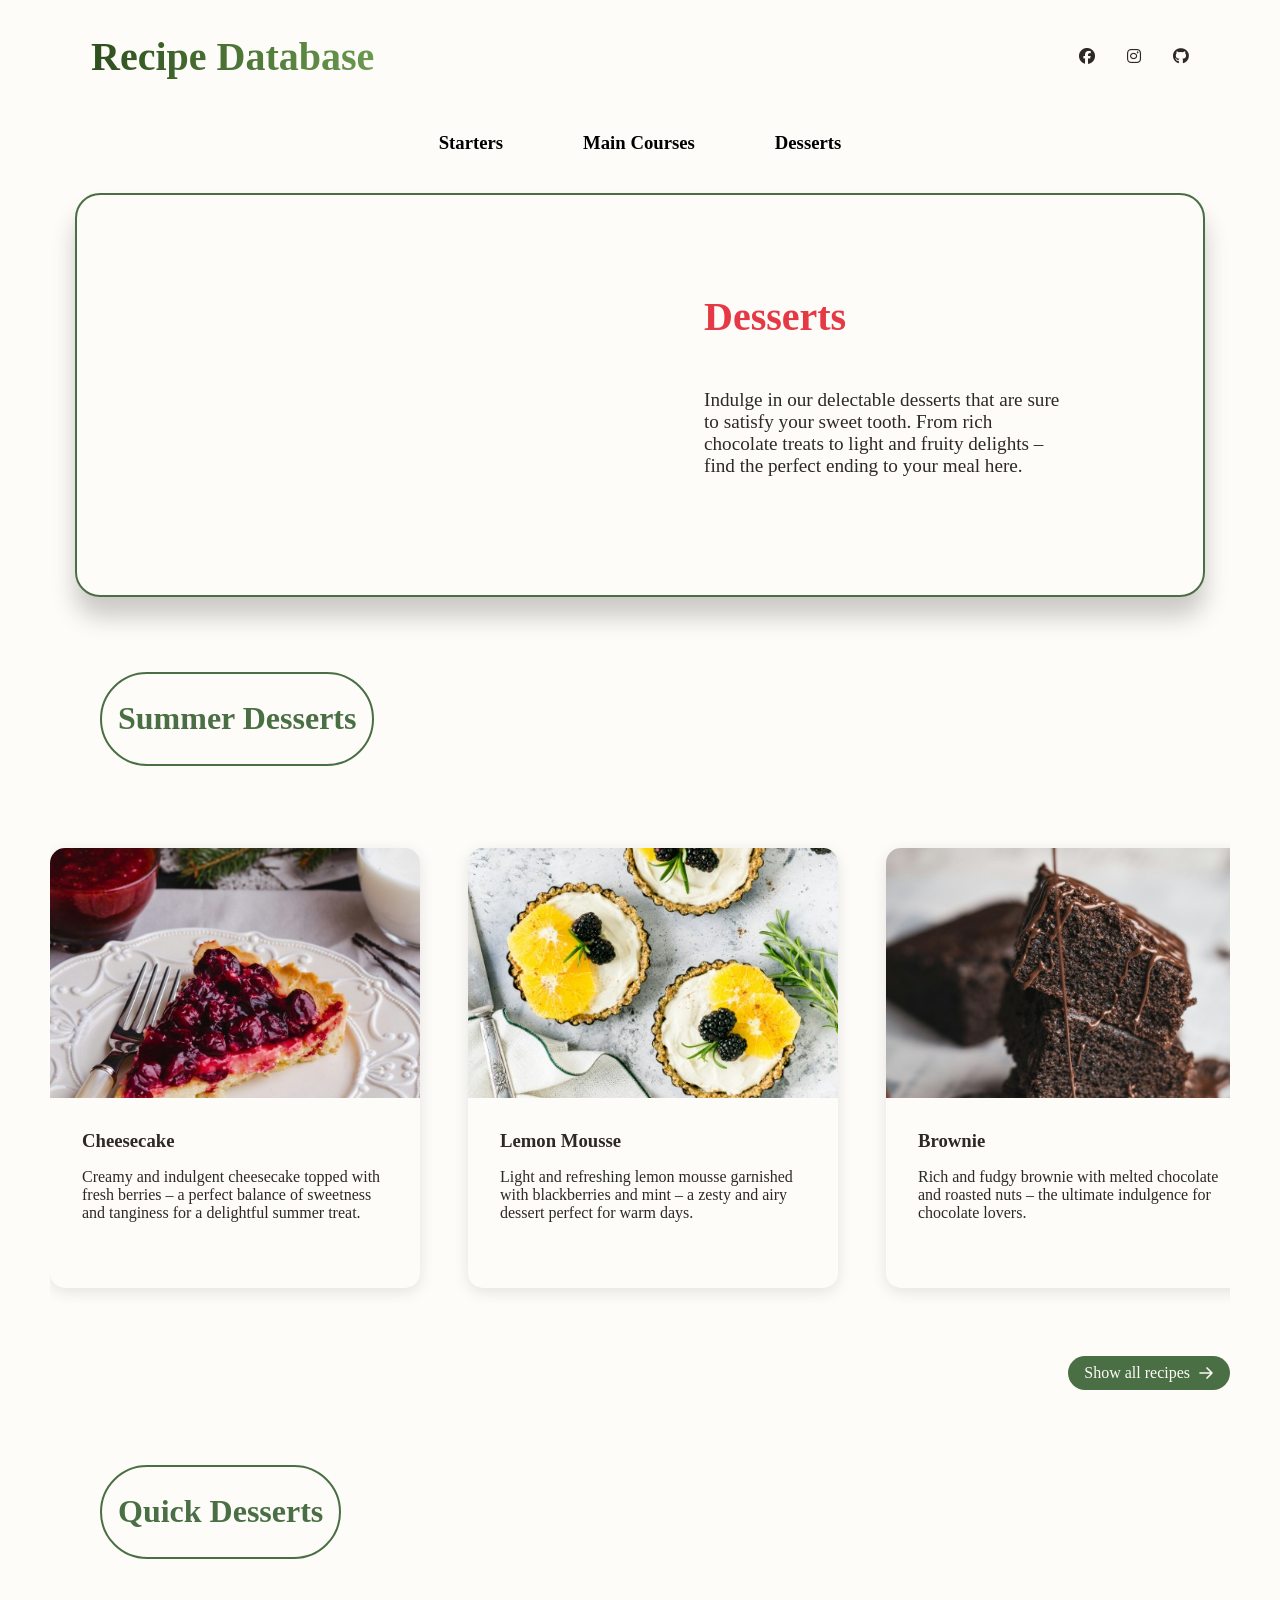
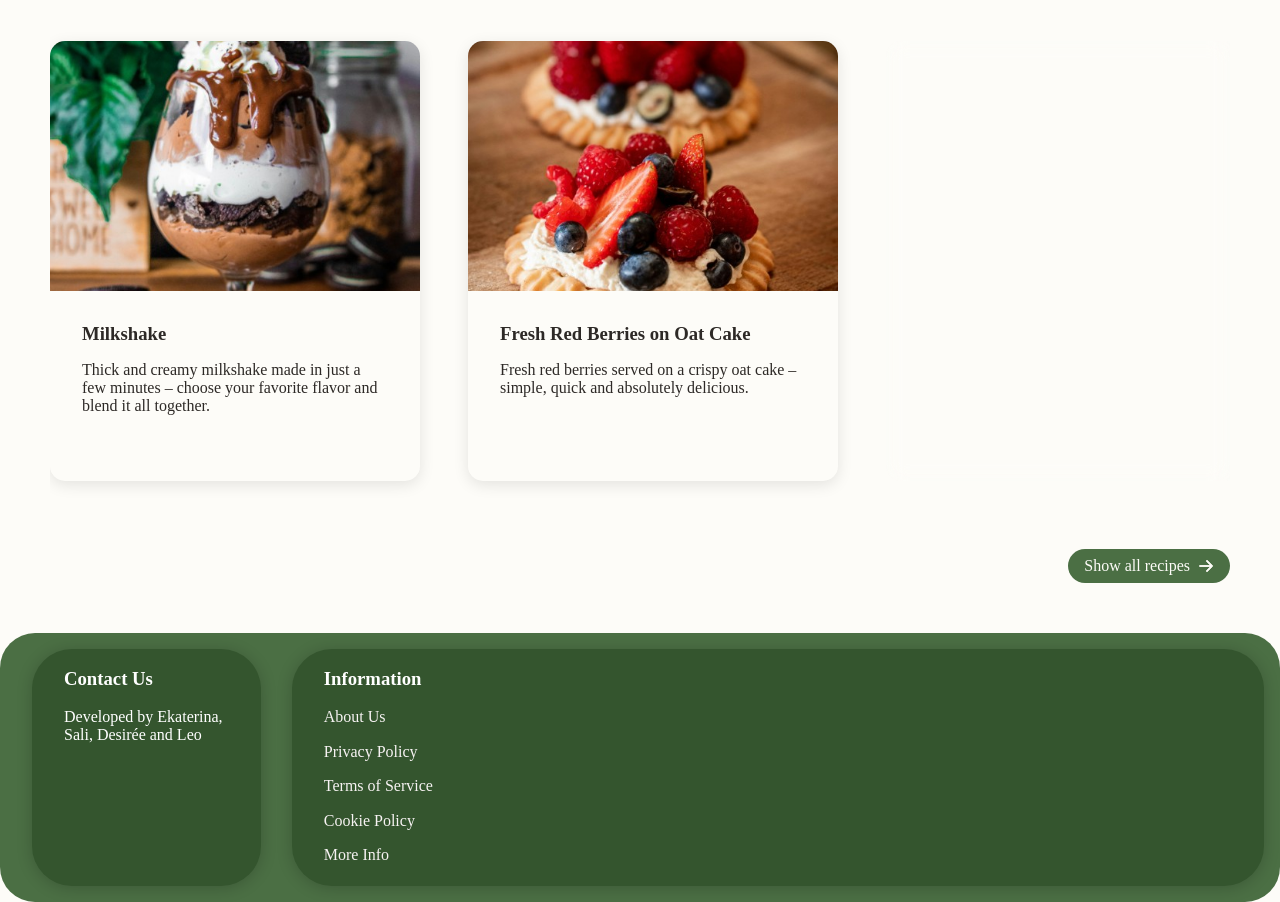
==== desserts.html @ aaf44e18 "Merge pull request #45 from LeoTidvall11/fix/english-content Fix/english content" ====
<!doctype html>
<html>
  <head>
    <title>Desserts - Recipe Database</title>
    <link
      rel="stylesheet"
      href="https://cdnjs.cloudflare.com/ajax/libs/font-awesome/6.5.0/css/all.min.css" />
    <link rel="stylesheet" href="/css/styles.css" />
    </head>

  <body>
    <header>
      <nav class="navbar">
        <a href="index.html">
          <h1>Recipe Database</h1>
        </a>
        <div class="nav-icon">
          <a href="https://facebook.com">
            <i class="fa-brands fa-facebook"></i>
          </a>
          <a href="https://instagram.com">
            <i class="fa-brands fa-instagram"></i>
          </a>
          <a href="https://github.com">
            <i class="fa-brands fa-github"></i>
          </a>
        </div>
      </nav>
      <nav>
        <div class="nav-links">
          <a href="starters.html"><h3>Starters</h3></a>
          <a href="main-courses.html"><h3>Main Courses</h3> </a>
          <a href="desserts.html"><h3>Desserts</h3></a>
        </div>
      </nav>
    </header>

    <main>
      <section class="categories-hero-section hero-desserts">
        <div class="categories-content">
          <h2 class="categories-header">Desserts</h2>
          <p class="categories-text">
            Indulge in our delectable desserts that are sure to satisfy your sweet
            tooth. From rich chocolate treats to light and fruity delights – find
            the perfect ending to your meal here.
          </p>
        </div>
      </section>

      <div class="categories-badge">
        <h2 class="category-title">Summer Desserts</h2>
      </div>
      <section class="card-section scroll-section">
        <a href="#" class="recipe-link">
          <article class="recipe-card">
            <img
              src="/assets/efterrätt-cheesecake-recept (Liten).jpg"
              alt="Cheesecake topped with fresh berries"
              class="card-img" />
            <div class="card-content">
              <h3 class="card-header">Cheesecake</h3>
              <p>
                Creamy and indulgent cheesecake topped with fresh berries – a
                perfect balance of sweetness and tanginess for a delightful summer
                treat.
              </p>
            </div>
          </article>
        </a>
        <a href="#" class="recipe-link">
          <article class="recipe-card">
            <img
              src="/assets/efterrätt-citronmouse-snabbt-recept (Liten).jpg"
              alt="Lemon mousse garnished with blackberries and mint"
              class="card-img" />
            <div class="card-content">
              <h3 class="card-header">Lemon Mousse</h3>
              <p>
                Light and refreshing lemon mousse garnished with blackberries and
                mint – a zesty and airy dessert perfect for warm days.
              </p>
            </div>
          </article>
        </a>

        <a href="#" class="recipe-link">
          <article class="recipe-card">
            <img
              src="/assets/efterrätt-brownie-recept (Liten).jpg"
              alt="Rich and fudgy brownie with melted chocolate and roasted nuts"
              class="card-img" />
            <div class="card-content">
              <h3 class="card-header">Brownie</h3>
              <p>
                Rich and fudgy brownie with melted chocolate and roasted nuts –
                the ultimate indulgence for chocolate lovers.
              </p>
            </div>
          </article>
        </a>
        <a href="#" class="recipe-link">
          <article class="recipe-card">
            <img
              src="/assets/efterrätt-crepes (Liten).jpg"
              alt="Crepes with fresh strawberries and whipped cream"
              class="card-img" />
            <div class="card-content">
              <h3 class="card-header">Crepes</h3>
              <p>
                Thin and flavorful crepes served with fresh strawberries and whipped cream – a light and delicious dessert perfect for any occasion.
              </p>
            </div>
          </article>
        </a>
        <a href="#" class="recipe-link">
          <article class="recipe-card">
            <img
              src="/assets/efterrätt-jordgubbstårta-recept (Liten).jpg"
              alt="Strawberry cake with fresh strawberries and light cream filling"
              class="card-img" />
            <div class="card-content">
              <h3 class="card-header">Strawberry Cake</h3>
              <p>
                Light and fluffy strawberry cake layered with fresh strawberries and a creamy filling – the perfect dessert for spring and summer celebrations.
              </p>
            </div>
          </article>
        </a>
        <a href="#" class="recipe-link">
          <article class="recipe-card">
            <img
              src="/assets/efterrätt-salt-karamell-cheesecake-recept (Liten).jpg"
              alt="Salted Caramel Cheesecake"
              class="card-img" />
            <div class="card-content">
              <h3 class="card-header">Salted Caramel Cheesecake</h3>
              <p>
                Creamy cheesecake with a rich salted caramel flavor, topped with a drizzle of caramel sauce and a sprinkle of sea salt – a perfect balance of sweet and salty for an indulgent dessert.
              </p>
            </div>
          </article>
        </a>
      </section>
      <div class="view-all-container">
        <a href="#" class="view-all-link"
          >Show all recipes
          <svg
            xmlns="http://www.w3.org/2000/svg"
            fill="none"
            viewBox="0 0 24 24"
            stroke-width="2.5"
            stroke="currentColor"
            class="card-svg">
            <path
              stroke-linecap="round"
              stroke-linejoin="round"
              d="M13.5 4.5L21 12m0 0l-7.5 7.5M21 12H3" />
          </svg>
        </a>
      </div>

      <div class="categories-badge">
        <h2 class="category-title">Quick Desserts</h2>
      </div>
      <section class="card-section scroll-section">
        <a href="#" class="recipe-link">
          <article class="recipe-card">
            <img
              src="/assets/efterrätt-recept-milkshake (Liten).jpg"
              alt="Thick and creamy milkshake"
              class="card-img" />
            <div class="card-content">
              <h3 class="card-header">Milkshake</h3>
              <p>
                Thick and creamy milkshake made in just a few minutes – choose your
                favorite flavor and blend it all together.
              </p>
            </div>
          </article>
        </a>

        <a href="#" class="recipe-link">
          <article class="recipe-card">
            <img
              src="/assets/efterrätt-röda-bär (Liten).jpg"
              alt="Fresh red berries served on a crispy oat cake"
              class="card-img" />
            <div class="card-content">
              <h3 class="card-header">Fresh Red Berries on Oat Cake</h3>
              <p>
                Fresh red berries served on a crispy oat cake – simple, quick
                and absolutely delicious.
              </p>
            </div>
          </article>
        </a>

        <a href="#" class="recipe-link">
          <article class="recipe-card">
            <img
              src="/assets/efterrätt-citron-maräng (Liten).jpg"
              alt="Lemon meringue pie with a golden toasted meringue topping"
              class="card-img" />
            <div class="card-content">
              <h3 class="card-header">Lemon Meringue Pie</h3>
              <p>
                Fresh lemon cream in a buttery pie crust topped with fluffy, lightly toasted
                meringue.
              </p>
            </div>
          </article>
        </a>
        <a href="#" class="recipe-link">
          <article class="recipe-card">
            <img
              src="/assets/efterrätt-snabb-tiramisu (Liten).jpg"
              alt="Quick Tiramisu"
              class="card-img" />
            <div class="card-content">
              <h3 class="card-header">Quick Tiramisu</h3>
              <p>
                Classic tiramisu with coffee, mascarpone and cocoa – ready in 20
                minutes without an oven.
              </p>
            </div>
          </article>
        </a>
        <a href="#" class="recipe-link">
          <article class="recipe-card">
            <img
              src="/assets/efterrätt-jordugbbs-parfait (Liten).jpg"
              alt="Fresh Strawberry Parfait"
              class="card-img" />
            <div class="card-content">
              <h3 class="card-header">Fresh Strawberry Parfait</h3>
              <p>
                Refreshing strawberry parfait layered with fresh strawberries, creamy yogurt and crunchy granola – a quick and delicious dessert perfect for any time of the day.
              </p>
            </div>
          </article>
        </a>
      </section>
      <div class="view-all-container">
        <a href="#" class="view-all-link"
          >Show all recipes
           <svg
            xmlns="http://www.w3.org/2000/svg"
            fill="none"
            viewBox="0 0 24 24"
            stroke-width="2.5"
            stroke="currentColor"
            class="card-svg">
            <path
              stroke-linecap="round"
              stroke-linejoin="round"
              d="M13.5 4.5L21 12m0 0l-7.5 7.5M21 12H3" />
          <svg
            xmlns="http://www.w3.org/2000/svg"
            fill="none"
            viewBox="0 0 24 24"
            stroke-width="2.5"
            stroke="currentColor"
            class="card-svg">
            <path
              stroke-linecap="round"
              stroke-linejoin="round"
              d="M13.5 4.5L21 12m0 0l-7.5 7.5M21 12H3" />
          </svg>
        </a>
      </div>
    </main>

    <footer>
      <div class="contact-us">
        <h3>Contact Us</h3>
        <p>Developed by Ekaterina, Sali, Desirée and Leo</p>
      </div>
      <div class="info">
        <h3>Information</h3>
        <ul>
          <li><a href="#">About Us</a></li>
          <li><a href="#">Privacy Policy</a></li>
          <li><a href="#">Terms of Service</a></li>
          <li><a href="#">Cookie Policy</a></li>
          <li><a href="#">More Info</a></li>
        </ul>
      </div>
    </footer>
  </body>
</html>
---- css/styles.css ----
@import "nav.css";
@import "footer.css";
@import "hero.css";
@import "card.css";
@import "favorite-recipes.css";
@import "categories.css";

body{
  margin:0;
  background-color: var(--bg-color);
  color: var(--text-dark);
  font-family: Georgia, 'Times New Roman', Times, serif;
}
::selection {
  background-color: var(--primary-color);
  color: var(--bg-color);
}
:root {
  --primary-color: #4B6F44;   /* Avokadogrön (Knappar/Ikoner) */
  --secondary-color: #D4A373; /* Trä-ton (Detaljer) */
  --bg-color: #FDFCF8;        /* Ljus krämvit (Bakgrund) */
  --text-dark: #2D2926;       /* Mörk espresso (Text/Rubriker) */
  --accent-red: #E63946; /* Jordgubbsröd (Om något behöver sticka ut extra) */
  --footer: #4B6F44;
  --footer-box:#34552e;     
}
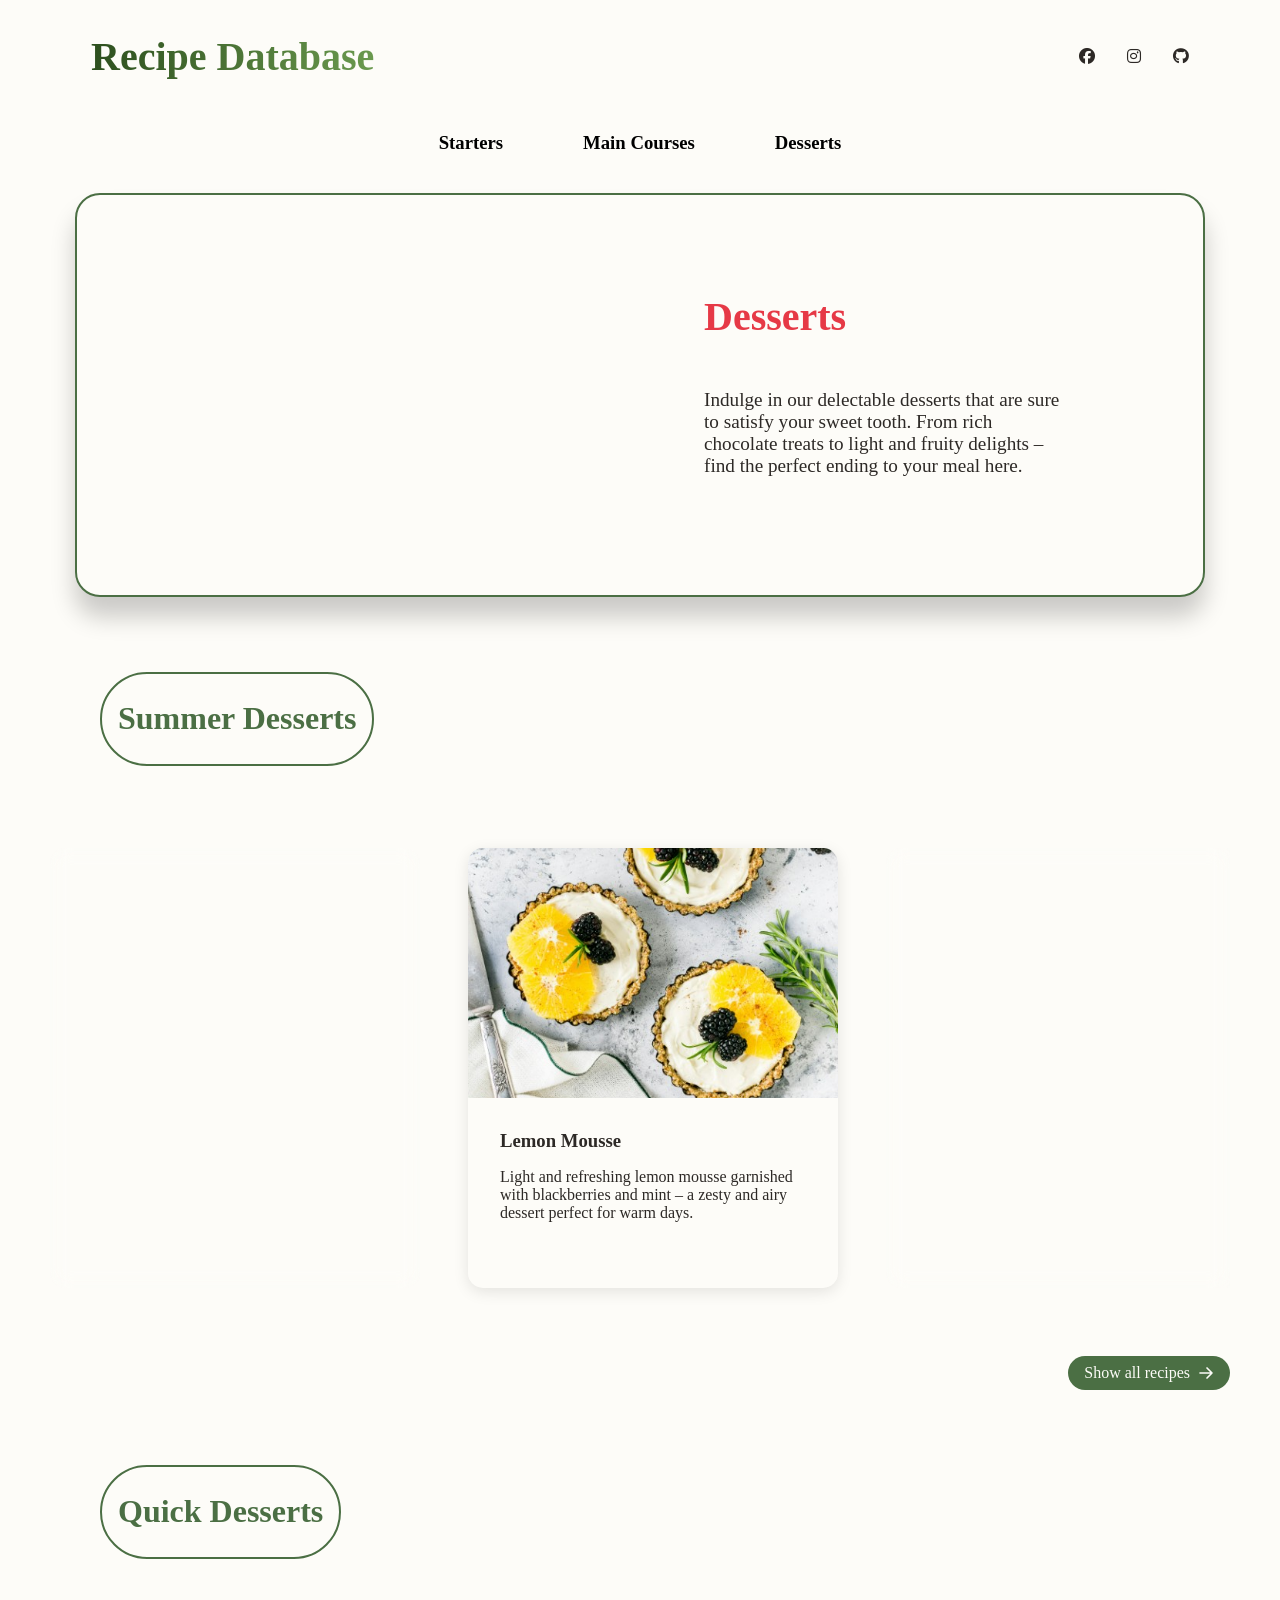
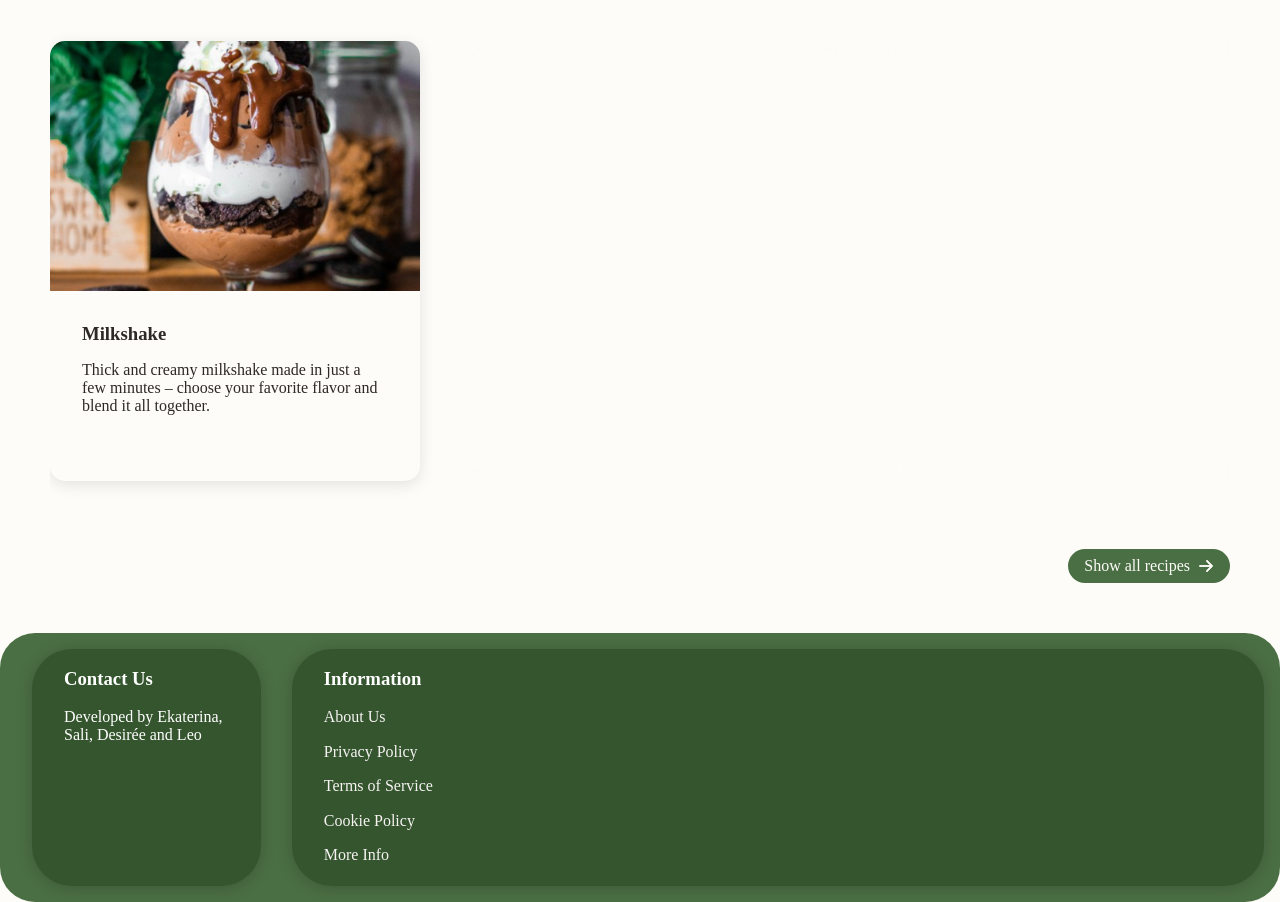
==== commit 8b9aa780: "added favicon to the renamed english files" ====
--- a/desserts.html
+++ b/desserts.html
@@ -6,6 +6,7 @@
       rel="stylesheet"
       href="https://cdnjs.cloudflare.com/ajax/libs/font-awesome/6.5.0/css/all.min.css" />
     <link rel="stylesheet" href="/css/styles.css" />
+     <link rel="icon" type="image/x-icon" href="/assets/favicon.ico">
     </head>
 
   <body>
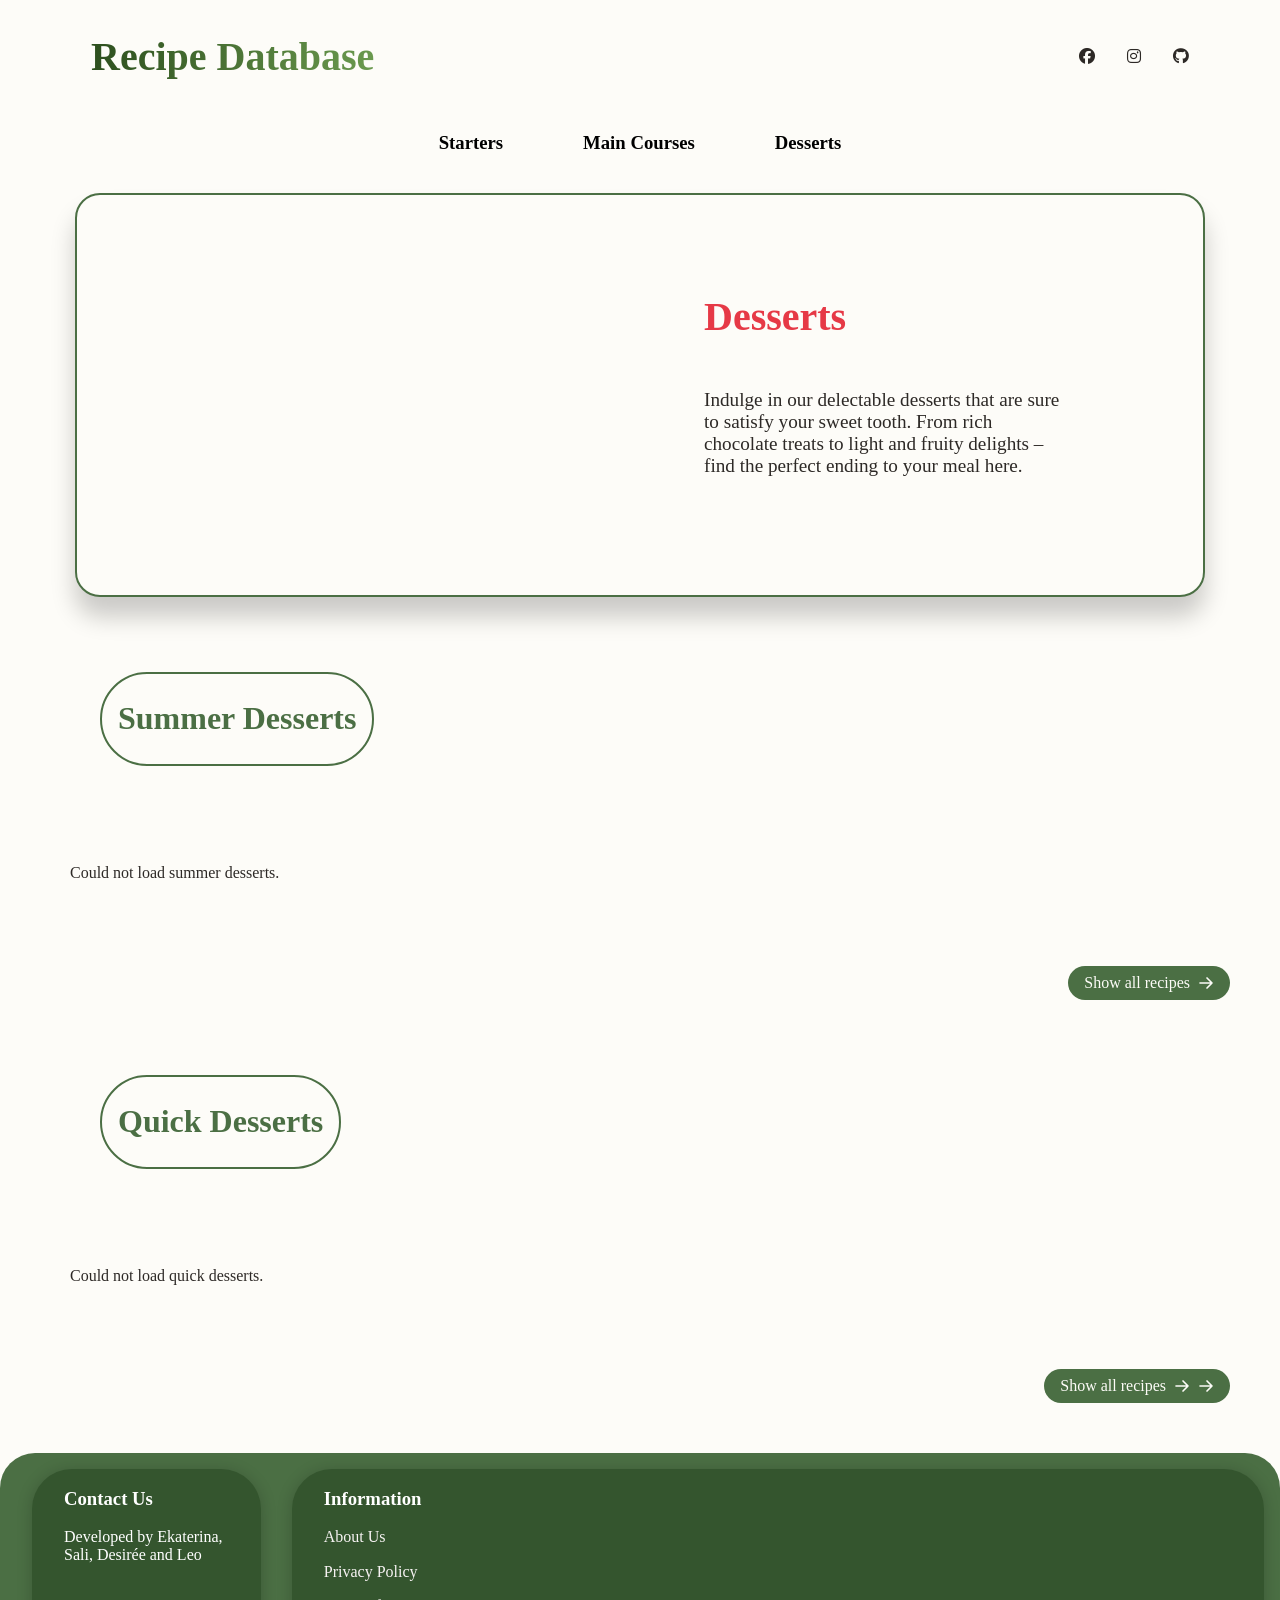
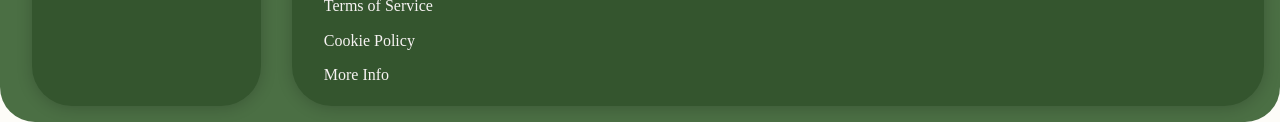
==== commit 5ca82239: "Categories filtered using ui.js" ====
--- a/desserts.html
+++ b/desserts.html
@@ -1,291 +1,111 @@
 <!doctype html>
 <html>
-  <head>
-    <title>Desserts - Recipe Database</title>
-    <link
-      rel="stylesheet"
-      href="https://cdnjs.cloudflare.com/ajax/libs/font-awesome/6.5.0/css/all.min.css" />
-    <link rel="stylesheet" href="/css/styles.css" />
-     <link rel="icon" type="image/x-icon" href="/assets/favicon.ico">
-    </head>
 
-  <body>
-    <header>
-      <nav class="navbar">
-        <a href="index.html">
-          <h1>Recipe Database</h1>
+<head>
+  <title>Desserts - Recipe Database</title>
+  <link rel="stylesheet" href="https://cdnjs.cloudflare.com/ajax/libs/font-awesome/6.5.0/css/all.min.css" />
+  <link rel="stylesheet" href="/css/styles.css" />
+  <link rel="icon" type="image/x-icon" href="/assets/favicon.ico">
+</head>
+
+<body>
+  <header>
+    <nav class="navbar">
+      <a href="index.html">
+        <h1>Recipe Database</h1>
+      </a>
+      <div class="nav-icon">
+        <a href="https://facebook.com">
+          <i class="fa-brands fa-facebook"></i>
         </a>
-        <div class="nav-icon">
-          <a href="https://facebook.com">
-            <i class="fa-brands fa-facebook"></i>
-          </a>
-          <a href="https://instagram.com">
-            <i class="fa-brands fa-instagram"></i>
-          </a>
-          <a href="https://github.com">
-            <i class="fa-brands fa-github"></i>
-          </a>
-        </div>
-      </nav>
-      <nav>
-        <div class="nav-links">
-          <a href="starters.html"><h3>Starters</h3></a>
-          <a href="main-courses.html"><h3>Main Courses</h3> </a>
-          <a href="desserts.html"><h3>Desserts</h3></a>
-        </div>
-      </nav>
-    </header>
+        <a href="https://instagram.com">
+          <i class="fa-brands fa-instagram"></i>
+        </a>
+        <a href="https://github.com">
+          <i class="fa-brands fa-github"></i>
+        </a>
+      </div>
+    </nav>
+    <nav>
+      <div class="nav-links">
+        <a href="starters.html">
+          <h3>Starters</h3>
+        </a>
+        <a href="main-courses.html">
+          <h3>Main Courses</h3>
+        </a>
+        <a href="desserts.html">
+          <h3>Desserts</h3>
+        </a>
+      </div>
+    </nav>
+  </header>
 
-    <main>
-      <section class="categories-hero-section hero-desserts">
-        <div class="categories-content">
-          <h2 class="categories-header">Desserts</h2>
-          <p class="categories-text">
-            Indulge in our delectable desserts that are sure to satisfy your sweet
-            tooth. From rich chocolate treats to light and fruity delights – find
-            the perfect ending to your meal here.
-          </p>
-        </div>
+  <main>
+    <section class="categories-hero-section hero-desserts">
+      <div class="categories-content">
+        <h2 class="categories-header">Desserts</h2>
+        <p class="categories-text">
+          Indulge in our delectable desserts that are sure to satisfy your sweet
+          tooth. From rich chocolate treats to light and fruity delights – find
+          the perfect ending to your meal here.
+        </p>
+      </div>
+    </section>
+
+    <div class="categories-badge">
+      <h2 class="category-title">Summer Desserts</h2>
+    </div>
+    <section id="summer-container" class="card-section scroll-section">
       </section>
 
-      <div class="categories-badge">
-        <h2 class="category-title">Summer Desserts</h2>
-      </div>
-      <section class="card-section scroll-section">
-        <a href="#" class="recipe-link">
-          <article class="recipe-card">
-            <img
-              src="/assets/efterrätt-cheesecake-recept (Liten).jpg"
-              alt="Cheesecake topped with fresh berries"
-              class="card-img" />
-            <div class="card-content">
-              <h3 class="card-header">Cheesecake</h3>
-              <p>
-                Creamy and indulgent cheesecake topped with fresh berries – a
-                perfect balance of sweetness and tanginess for a delightful summer
-                treat.
-              </p>
-            </div>
-          </article>
-        </a>
-        <a href="#" class="recipe-link">
-          <article class="recipe-card">
-            <img
-              src="/assets/efterrätt-citronmouse-snabbt-recept (Liten).jpg"
-              alt="Lemon mousse garnished with blackberries and mint"
-              class="card-img" />
-            <div class="card-content">
-              <h3 class="card-header">Lemon Mousse</h3>
-              <p>
-                Light and refreshing lemon mousse garnished with blackberries and
-                mint – a zesty and airy dessert perfect for warm days.
-              </p>
-            </div>
-          </article>
-        </a>
+    <div class="view-all-container">
+      <a href="#" class="view-all-link">Show all recipes
+        <svg xmlns="http://www.w3.org/2000/svg" fill="none" viewBox="0 0 24 24" stroke-width="2.5" stroke="currentColor"
+          class="card-svg">
+          <path stroke-linecap="round" stroke-linejoin="round" d="M13.5 4.5L21 12m0 0l-7.5 7.5M21 12H3" />
+        </svg>
+      </a>
+    </div>
 
-        <a href="#" class="recipe-link">
-          <article class="recipe-card">
-            <img
-              src="/assets/efterrätt-brownie-recept (Liten).jpg"
-              alt="Rich and fudgy brownie with melted chocolate and roasted nuts"
-              class="card-img" />
-            <div class="card-content">
-              <h3 class="card-header">Brownie</h3>
-              <p>
-                Rich and fudgy brownie with melted chocolate and roasted nuts –
-                the ultimate indulgence for chocolate lovers.
-              </p>
-            </div>
-          </article>
-        </a>
-        <a href="#" class="recipe-link">
-          <article class="recipe-card">
-            <img
-              src="/assets/efterrätt-crepes (Liten).jpg"
-              alt="Crepes with fresh strawberries and whipped cream"
-              class="card-img" />
-            <div class="card-content">
-              <h3 class="card-header">Crepes</h3>
-              <p>
-                Thin and flavorful crepes served with fresh strawberries and whipped cream – a light and delicious dessert perfect for any occasion.
-              </p>
-            </div>
-          </article>
-        </a>
-        <a href="#" class="recipe-link">
-          <article class="recipe-card">
-            <img
-              src="/assets/efterrätt-jordgubbstårta-recept (Liten).jpg"
-              alt="Strawberry cake with fresh strawberries and light cream filling"
-              class="card-img" />
-            <div class="card-content">
-              <h3 class="card-header">Strawberry Cake</h3>
-              <p>
-                Light and fluffy strawberry cake layered with fresh strawberries and a creamy filling – the perfect dessert for spring and summer celebrations.
-              </p>
-            </div>
-          </article>
-        </a>
-        <a href="#" class="recipe-link">
-          <article class="recipe-card">
-            <img
-              src="/assets/efterrätt-salt-karamell-cheesecake-recept (Liten).jpg"
-              alt="Salted Caramel Cheesecake"
-              class="card-img" />
-            <div class="card-content">
-              <h3 class="card-header">Salted Caramel Cheesecake</h3>
-              <p>
-                Creamy cheesecake with a rich salted caramel flavor, topped with a drizzle of caramel sauce and a sprinkle of sea salt – a perfect balance of sweet and salty for an indulgent dessert.
-              </p>
-            </div>
-          </article>
-        </a>
-      </section>
-      <div class="view-all-container">
-        <a href="#" class="view-all-link"
-          >Show all recipes
-          <svg
-            xmlns="http://www.w3.org/2000/svg"
-            fill="none"
-            viewBox="0 0 24 24"
-            stroke-width="2.5"
-            stroke="currentColor"
-            class="card-svg">
-            <path
-              stroke-linecap="round"
-              stroke-linejoin="round"
-              d="M13.5 4.5L21 12m0 0l-7.5 7.5M21 12H3" />
-          </svg>
-        </a>
-      </div>
+    <div class="categories-badge">
+      <h2 class="category-title">Quick Desserts</h2>
+    </div>
+    <section id="quick-container" class="card-section scroll-section">
+            </section>
 
-      <div class="categories-badge">
-        <h2 class="category-title">Quick Desserts</h2>
-      </div>
-      <section class="card-section scroll-section">
-        <a href="#" class="recipe-link">
-          <article class="recipe-card">
-            <img
-              src="/assets/efterrätt-recept-milkshake (Liten).jpg"
-              alt="Thick and creamy milkshake"
-              class="card-img" />
-            <div class="card-content">
-              <h3 class="card-header">Milkshake</h3>
-              <p>
-                Thick and creamy milkshake made in just a few minutes – choose your
-                favorite flavor and blend it all together.
-              </p>
-            </div>
-          </article>
-        </a>
+    <div class="view-all-container">
+      <a href="#" class="view-all-link">Show all recipes
+        <svg xmlns="http://www.w3.org/2000/svg" fill="none" viewBox="0 0 24 24" stroke-width="2.5" stroke="currentColor"
+          class="card-svg">
+          <path stroke-linecap="round" stroke-linejoin="round" d="M13.5 4.5L21 12m0 0l-7.5 7.5M21 12H3" />
+        </svg>
+        <svg xmlns="http://www.w3.org/2000/svg" fill="none" viewBox="0 0 24 24" stroke-width="2.5" stroke="currentColor"
+          class="card-svg">
+          <path stroke-linecap="round" stroke-linejoin="round" d="M13.5 4.5L21 12m0 0l-7.5 7.5M21 12H3" />
+        </svg>
+      </a>
+    </div>
+  </main>
 
-        <a href="#" class="recipe-link">
-          <article class="recipe-card">
-            <img
-              src="/assets/efterrätt-röda-bär (Liten).jpg"
-              alt="Fresh red berries served on a crispy oat cake"
-              class="card-img" />
-            <div class="card-content">
-              <h3 class="card-header">Fresh Red Berries on Oat Cake</h3>
-              <p>
-                Fresh red berries served on a crispy oat cake – simple, quick
-                and absolutely delicious.
-              </p>
-            </div>
-          </article>
-        </a>
+  <footer>
+    <div class="contact-us">
+      <h3>Contact Us</h3>
+      <p>Developed by Ekaterina, Sali, Desirée and Leo</p>
+    </div>
+    <div class="info">
+      <h3>Information</h3>
+      <ul>
+        <li><a href="#">About Us</a></li>
+        <li><a href="#">Privacy Policy</a></li>
+        <li><a href="#">Terms of Service</a></li>
+        <li><a href="#">Cookie Policy</a></li>
+        <li><a href="#">More Info</a></li>
+      </ul>
+    </div>
+  </footer>
+    <script src="/js/ui.js"></script>
+  <script src="/js/desserts.js"></script>
+</body>
 
-        <a href="#" class="recipe-link">
-          <article class="recipe-card">
-            <img
-              src="/assets/efterrätt-citron-maräng (Liten).jpg"
-              alt="Lemon meringue pie with a golden toasted meringue topping"
-              class="card-img" />
-            <div class="card-content">
-              <h3 class="card-header">Lemon Meringue Pie</h3>
-              <p>
-                Fresh lemon cream in a buttery pie crust topped with fluffy, lightly toasted
-                meringue.
-              </p>
-            </div>
-          </article>
-        </a>
-        <a href="#" class="recipe-link">
-          <article class="recipe-card">
-            <img
-              src="/assets/efterrätt-snabb-tiramisu (Liten).jpg"
-              alt="Quick Tiramisu"
-              class="card-img" />
-            <div class="card-content">
-              <h3 class="card-header">Quick Tiramisu</h3>
-              <p>
-                Classic tiramisu with coffee, mascarpone and cocoa – ready in 20
-                minutes without an oven.
-              </p>
-            </div>
-          </article>
-        </a>
-        <a href="#" class="recipe-link">
-          <article class="recipe-card">
-            <img
-              src="/assets/efterrätt-jordugbbs-parfait (Liten).jpg"
-              alt="Fresh Strawberry Parfait"
-              class="card-img" />
-            <div class="card-content">
-              <h3 class="card-header">Fresh Strawberry Parfait</h3>
-              <p>
-                Refreshing strawberry parfait layered with fresh strawberries, creamy yogurt and crunchy granola – a quick and delicious dessert perfect for any time of the day.
-              </p>
-            </div>
-          </article>
-        </a>
-      </section>
-      <div class="view-all-container">
-        <a href="#" class="view-all-link"
-          >Show all recipes
-           <svg
-            xmlns="http://www.w3.org/2000/svg"
-            fill="none"
-            viewBox="0 0 24 24"
-            stroke-width="2.5"
-            stroke="currentColor"
-            class="card-svg">
-            <path
-              stroke-linecap="round"
-              stroke-linejoin="round"
-              d="M13.5 4.5L21 12m0 0l-7.5 7.5M21 12H3" />
-          <svg
-            xmlns="http://www.w3.org/2000/svg"
-            fill="none"
-            viewBox="0 0 24 24"
-            stroke-width="2.5"
-            stroke="currentColor"
-            class="card-svg">
-            <path
-              stroke-linecap="round"
-              stroke-linejoin="round"
-              d="M13.5 4.5L21 12m0 0l-7.5 7.5M21 12H3" />
-          </svg>
-        </a>
-      </div>
-    </main>
-
-    <footer>
-      <div class="contact-us">
-        <h3>Contact Us</h3>
-        <p>Developed by Ekaterina, Sali, Desirée and Leo</p>
-      </div>
-      <div class="info">
-        <h3>Information</h3>
-        <ul>
-          <li><a href="#">About Us</a></li>
-          <li><a href="#">Privacy Policy</a></li>
-          <li><a href="#">Terms of Service</a></li>
-          <li><a href="#">Cookie Policy</a></li>
-          <li><a href="#">More Info</a></li>
-        </ul>
-      </div>
-    </footer>
-  </body>
-</html>
+</html>
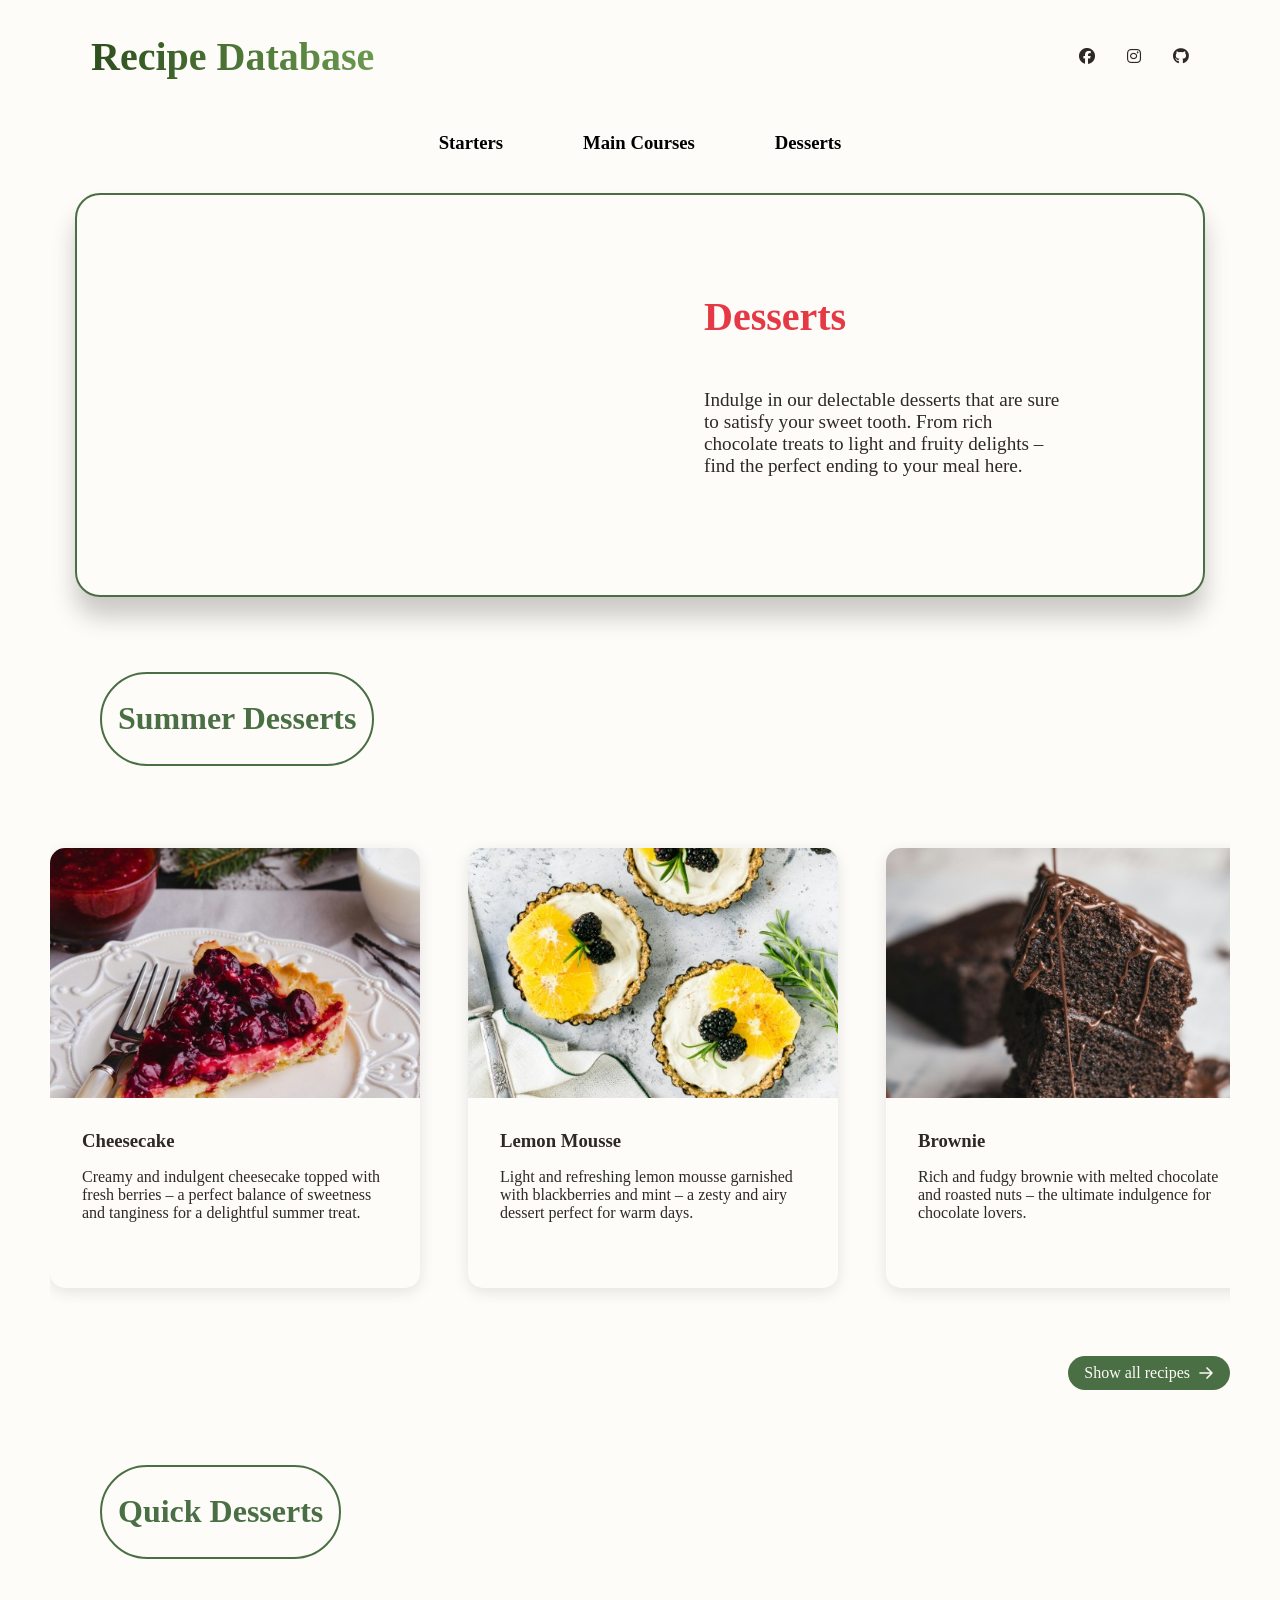
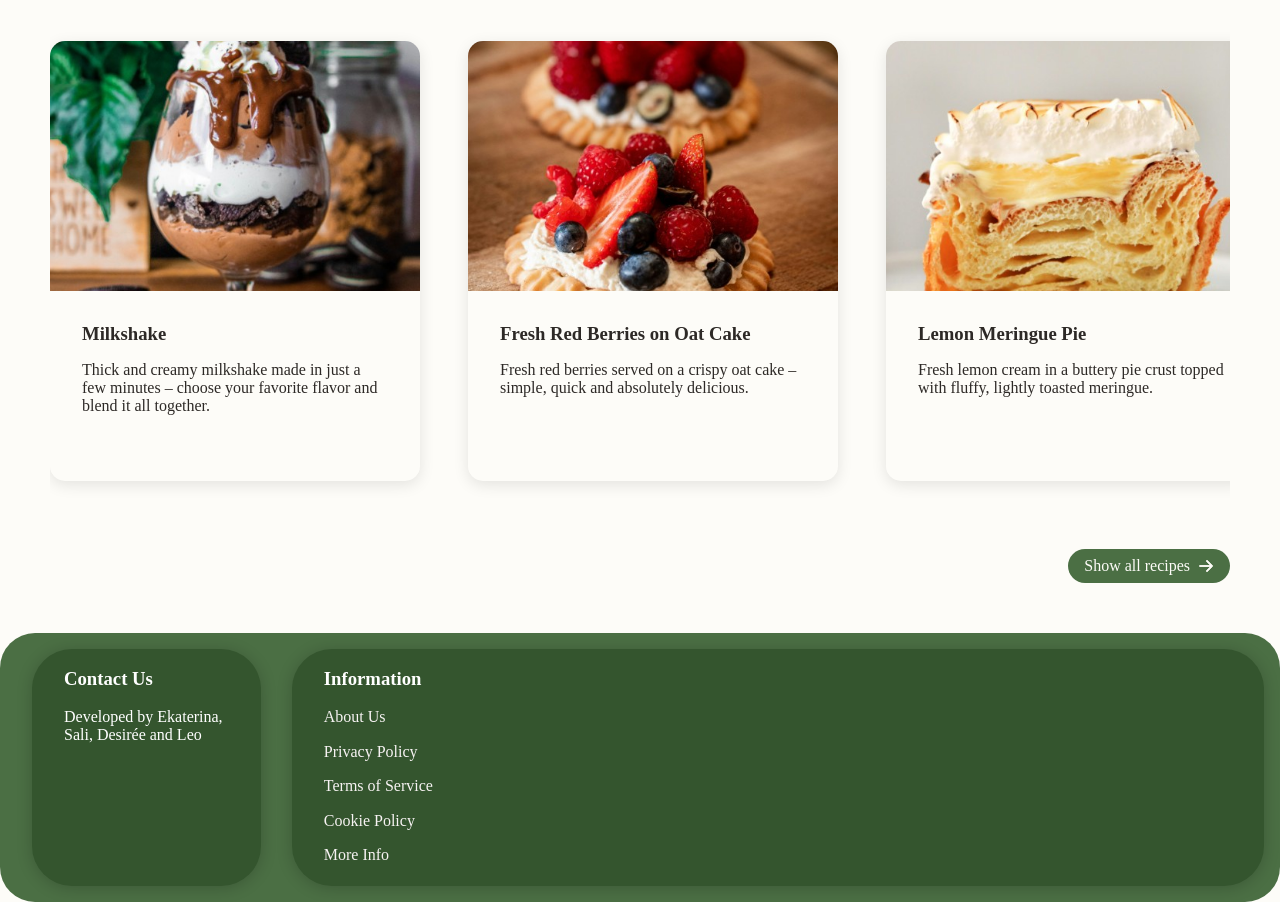
==== commit e2d31871: "resolve merge conflicts" ====
--- a/desserts.html
+++ b/desserts.html
@@ -1,111 +1,291 @@
 <!doctype html>
 <html>
-
-<head>
-  <title>Desserts - Recipe Database</title>
-  <link rel="stylesheet" href="https://cdnjs.cloudflare.com/ajax/libs/font-awesome/6.5.0/css/all.min.css" />
-  <link rel="stylesheet" href="/css/styles.css" />
-  <link rel="icon" type="image/x-icon" href="/assets/favicon.ico">
-</head>
-
-<body>
-  <header>
-    <nav class="navbar">
-      <a href="index.html">
-        <h1>Recipe Database</h1>
-      </a>
-      <div class="nav-icon">
-        <a href="https://facebook.com">
-          <i class="fa-brands fa-facebook"></i>
-        </a>
-        <a href="https://instagram.com">
-          <i class="fa-brands fa-instagram"></i>
-        </a>
-        <a href="https://github.com">
-          <i class="fa-brands fa-github"></i>
-        </a>
-      </div>
-    </nav>
-    <nav>
-      <div class="nav-links">
-        <a href="starters.html">
-          <h3>Starters</h3>
-        </a>
-        <a href="main-courses.html">
-          <h3>Main Courses</h3>
-        </a>
-        <a href="desserts.html">
-          <h3>Desserts</h3>
-        </a>
-      </div>
-    </nav>
-  </header>
-
-  <main>
-    <section class="categories-hero-section hero-desserts">
-      <div class="categories-content">
-        <h2 class="categories-header">Desserts</h2>
-        <p class="categories-text">
-          Indulge in our delectable desserts that are sure to satisfy your sweet
-          tooth. From rich chocolate treats to light and fruity delights – find
-          the perfect ending to your meal here.
-        </p>
-      </div>
-    </section>
-
-    <div class="categories-badge">
-      <h2 class="category-title">Summer Desserts</h2>
-    </div>
-    <section id="summer-container" class="card-section scroll-section">
+  <head>
+    <title>Desserts - Recipe Database</title>
+    <link
+      rel="stylesheet"
+      href="https://cdnjs.cloudflare.com/ajax/libs/font-awesome/6.5.0/css/all.min.css" />
+    <link rel="stylesheet" href="/css/styles.css" />
+     <link rel="icon" type="image/x-icon" href="/assets/favicon.ico">
+    </head>
+
+  <body>
+    <header>
+      <nav class="navbar">
+        <a href="index.html">
+          <h1>Recipe Database</h1>
+        </a>
+        <div class="nav-icon">
+          <a href="https://facebook.com">
+            <i class="fa-brands fa-facebook"></i>
+          </a>
+          <a href="https://instagram.com">
+            <i class="fa-brands fa-instagram"></i>
+          </a>
+          <a href="https://github.com">
+            <i class="fa-brands fa-github"></i>
+          </a>
+        </div>
+      </nav>
+      <nav>
+        <div class="nav-links">
+          <a href="starters.html"><h3>Starters</h3></a>
+          <a href="main-courses.html"><h3>Main Courses</h3> </a>
+          <a href="desserts.html"><h3>Desserts</h3></a>
+        </div>
+      </nav>
+    </header>
+
+    <main>
+      <section class="categories-hero-section hero-desserts">
+        <div class="categories-content">
+          <h2 class="categories-header">Desserts</h2>
+          <p class="categories-text">
+            Indulge in our delectable desserts that are sure to satisfy your sweet
+            tooth. From rich chocolate treats to light and fruity delights – find
+            the perfect ending to your meal here.
+          </p>
+        </div>
       </section>
 
-    <div class="view-all-container">
-      <a href="#" class="view-all-link">Show all recipes
-        <svg xmlns="http://www.w3.org/2000/svg" fill="none" viewBox="0 0 24 24" stroke-width="2.5" stroke="currentColor"
-          class="card-svg">
-          <path stroke-linecap="round" stroke-linejoin="round" d="M13.5 4.5L21 12m0 0l-7.5 7.5M21 12H3" />
-        </svg>
-      </a>
-    </div>
-
-    <div class="categories-badge">
-      <h2 class="category-title">Quick Desserts</h2>
-    </div>
-    <section id="quick-container" class="card-section scroll-section">
-            </section>
-
-    <div class="view-all-container">
-      <a href="#" class="view-all-link">Show all recipes
-        <svg xmlns="http://www.w3.org/2000/svg" fill="none" viewBox="0 0 24 24" stroke-width="2.5" stroke="currentColor"
-          class="card-svg">
-          <path stroke-linecap="round" stroke-linejoin="round" d="M13.5 4.5L21 12m0 0l-7.5 7.5M21 12H3" />
-        </svg>
-        <svg xmlns="http://www.w3.org/2000/svg" fill="none" viewBox="0 0 24 24" stroke-width="2.5" stroke="currentColor"
-          class="card-svg">
-          <path stroke-linecap="round" stroke-linejoin="round" d="M13.5 4.5L21 12m0 0l-7.5 7.5M21 12H3" />
-        </svg>
-      </a>
-    </div>
-  </main>
-
-  <footer>
-    <div class="contact-us">
-      <h3>Contact Us</h3>
-      <p>Developed by Ekaterina, Sali, Desirée and Leo</p>
-    </div>
-    <div class="info">
-      <h3>Information</h3>
-      <ul>
-        <li><a href="#">About Us</a></li>
-        <li><a href="#">Privacy Policy</a></li>
-        <li><a href="#">Terms of Service</a></li>
-        <li><a href="#">Cookie Policy</a></li>
-        <li><a href="#">More Info</a></li>
-      </ul>
-    </div>
-  </footer>
-    <script src="/js/ui.js"></script>
-  <script src="/js/desserts.js"></script>
-</body>
-
-</html>+      <div class="categories-badge">
+        <h2 class="category-title">Summer Desserts</h2>
+      </div>
+      <section class="card-section scroll-section" id="desserts-container">
+        <a href="#" class="recipe-link">
+          <article class="recipe-card">
+            <img
+              src="/assets/efterrätt-cheesecake-recept (Liten).jpg"
+              alt="Cheesecake topped with fresh berries"
+              class="card-img" />
+            <div class="card-content">
+              <h3 class="card-header">Cheesecake</h3>
+              <p>
+                Creamy and indulgent cheesecake topped with fresh berries – a
+                perfect balance of sweetness and tanginess for a delightful summer
+                treat.
+              </p>
+            </div>
+          </article>
+        </a>
+        <a href="#" class="recipe-link">
+          <article class="recipe-card">
+            <img
+              src="/assets/efterrätt-citronmouse-snabbt-recept (Liten).jpg"
+              alt="Lemon mousse garnished with blackberries and mint"
+              class="card-img" />
+            <div class="card-content">
+              <h3 class="card-header">Lemon Mousse</h3>
+              <p>
+                Light and refreshing lemon mousse garnished with blackberries and
+                mint – a zesty and airy dessert perfect for warm days.
+              </p>
+            </div>
+          </article>
+        </a>
+
+        <a href="#" class="recipe-link">
+          <article class="recipe-card">
+            <img
+              src="/assets/efterrätt-brownie-recept (Liten).jpg"
+              alt="Rich and fudgy brownie with melted chocolate and roasted nuts"
+              class="card-img" />
+            <div class="card-content">
+              <h3 class="card-header">Brownie</h3>
+              <p>
+                Rich and fudgy brownie with melted chocolate and roasted nuts –
+                the ultimate indulgence for chocolate lovers.
+              </p>
+            </div>
+          </article>
+        </a>
+        <a href="#" class="recipe-link">
+          <article class="recipe-card">
+            <img
+              src="/assets/efterrätt-crepes (Liten).jpg"
+              alt="Crepes with fresh strawberries and whipped cream"
+              class="card-img" />
+            <div class="card-content">
+              <h3 class="card-header">Crepes</h3>
+              <p>
+                Thin and flavorful crepes served with fresh strawberries and whipped cream – a light and delicious dessert perfect for any occasion.
+              </p>
+            </div>
+          </article>
+        </a>
+        <a href="#" class="recipe-link">
+          <article class="recipe-card">
+            <img
+              src="/assets/efterrätt-jordgubbstårta-recept (Liten).jpg"
+              alt="Strawberry cake with fresh strawberries and light cream filling"
+              class="card-img" />
+            <div class="card-content">
+              <h3 class="card-header">Strawberry Cake</h3>
+              <p>
+                Light and fluffy strawberry cake layered with fresh strawberries and a creamy filling – the perfect dessert for spring and summer celebrations.
+              </p>
+            </div>
+          </article>
+        </a>
+        <a href="#" class="recipe-link">
+          <article class="recipe-card">
+            <img
+              src="/assets/efterrätt-salt-karamell-cheesecake-recept (Liten).jpg"
+              alt="Salted Caramel Cheesecake"
+              class="card-img" />
+            <div class="card-content">
+              <h3 class="card-header">Salted Caramel Cheesecake</h3>
+              <p>
+                Creamy cheesecake with a rich salted caramel flavor, topped with a drizzle of caramel sauce and a sprinkle of sea salt – a perfect balance of sweet and salty for an indulgent dessert.
+              </p>
+            </div>
+          </article>
+        </a>
+      </section>
+      <div class="view-all-container">
+        <a href="#" class="view-all-link"
+          >Show all recipes
+          <svg
+            xmlns="http://www.w3.org/2000/svg"
+            fill="none"
+            viewBox="0 0 24 24"
+            stroke-width="2.5"
+            stroke="currentColor"
+            class="card-svg">
+            <path
+              stroke-linecap="round"
+              stroke-linejoin="round"
+              d="M13.5 4.5L21 12m0 0l-7.5 7.5M21 12H3" />
+          </svg>
+        </a>
+      </div>
+
+      <div class="categories-badge">
+        <h2 class="category-title">Quick Desserts</h2>
+      </div>
+      <section class="card-section scroll-section">
+        <a href="#" class="recipe-link">
+          <article class="recipe-card">
+            <img
+              src="/assets/efterrätt-recept-milkshake (Liten).jpg"
+              alt="Thick and creamy milkshake"
+              class="card-img" />
+            <div class="card-content">
+              <h3 class="card-header">Milkshake</h3>
+              <p>
+                Thick and creamy milkshake made in just a few minutes – choose your
+                favorite flavor and blend it all together.
+              </p>
+            </div>
+          </article>
+        </a>
+
+        <a href="#" class="recipe-link">
+          <article class="recipe-card">
+            <img
+              src="/assets/efterrätt-röda-bär (Liten).jpg"
+              alt="Fresh red berries served on a crispy oat cake"
+              class="card-img" />
+            <div class="card-content">
+              <h3 class="card-header">Fresh Red Berries on Oat Cake</h3>
+              <p>
+                Fresh red berries served on a crispy oat cake – simple, quick
+                and absolutely delicious.
+              </p>
+            </div>
+          </article>
+        </a>
+
+        <a href="#" class="recipe-link">
+          <article class="recipe-card">
+            <img
+              src="/assets/efterrätt-citron-maräng (Liten).jpg"
+              alt="Lemon meringue pie with a golden toasted meringue topping"
+              class="card-img" />
+            <div class="card-content">
+              <h3 class="card-header">Lemon Meringue Pie</h3>
+              <p>
+                Fresh lemon cream in a buttery pie crust topped with fluffy, lightly toasted
+                meringue.
+              </p>
+            </div>
+          </article>
+        </a>
+        <a href="#" class="recipe-link">
+          <article class="recipe-card">
+            <img
+              src="/assets/efterrätt-snabb-tiramisu (Liten).jpg"
+              alt="Quick Tiramisu"
+              class="card-img" />
+            <div class="card-content">
+              <h3 class="card-header">Quick Tiramisu</h3>
+              <p>
+                Classic tiramisu with coffee, mascarpone and cocoa – ready in 20
+                minutes without an oven.
+              </p>
+            </div>
+          </article>
+        </a>
+        <a href="#" class="recipe-link">
+          <article class="recipe-card">
+            <img
+              src="/assets/efterrätt-jordugbbs-parfait (Liten).jpg"
+              alt="Fresh Strawberry Parfait"
+              class="card-img" />
+            <div class="card-content">
+              <h3 class="card-header">Fresh Strawberry Parfait</h3>
+              <p>
+                Refreshing strawberry parfait layered with fresh strawberries, creamy yogurt and crunchy granola – a quick and delicious dessert perfect for any time of the day.
+              </p>
+            </div>
+          </article>
+        </a>
+      </section>
+      <div class="view-all-container">
+        <a href="#" class="view-all-link"
+          >Show all recipes
+           <svg
+            xmlns="http://www.w3.org/2000/svg"
+            fill="none"
+            viewBox="0 0 24 24"
+            stroke-width="2.5"
+            stroke="currentColor"
+            class="card-svg">
+            <path
+              stroke-linecap="round"
+              stroke-linejoin="round"
+              d="M13.5 4.5L21 12m0 0l-7.5 7.5M21 12H3" />
+          <svg
+            xmlns="http://www.w3.org/2000/svg"
+            fill="none"
+            viewBox="0 0 24 24"
+            stroke-width="2.5"
+            stroke="currentColor"
+            class="card-svg">
+            <path
+              stroke-linecap="round"
+              stroke-linejoin="round"
+              d="M13.5 4.5L21 12m0 0l-7.5 7.5M21 12H3" />
+          </svg>
+        </a>
+      </div>
+    </main>
+
+    <footer>
+      <div class="contact-us">
+        <h3>Contact Us</h3>
+        <p>Developed by Ekaterina, Sali, Desirée and Leo</p>
+      </div>
+      <div class="info">
+        <h3>Information</h3>
+        <ul>
+          <li><a href="#">About Us</a></li>
+          <li><a href="#">Privacy Policy</a></li>
+          <li><a href="#">Terms of Service</a></li>
+          <li><a href="#">Cookie Policy</a></li>
+          <li><a href="#">More Info</a></li>
+        </ul>
+      </div>
+    </footer>
+  </body>
+</html>
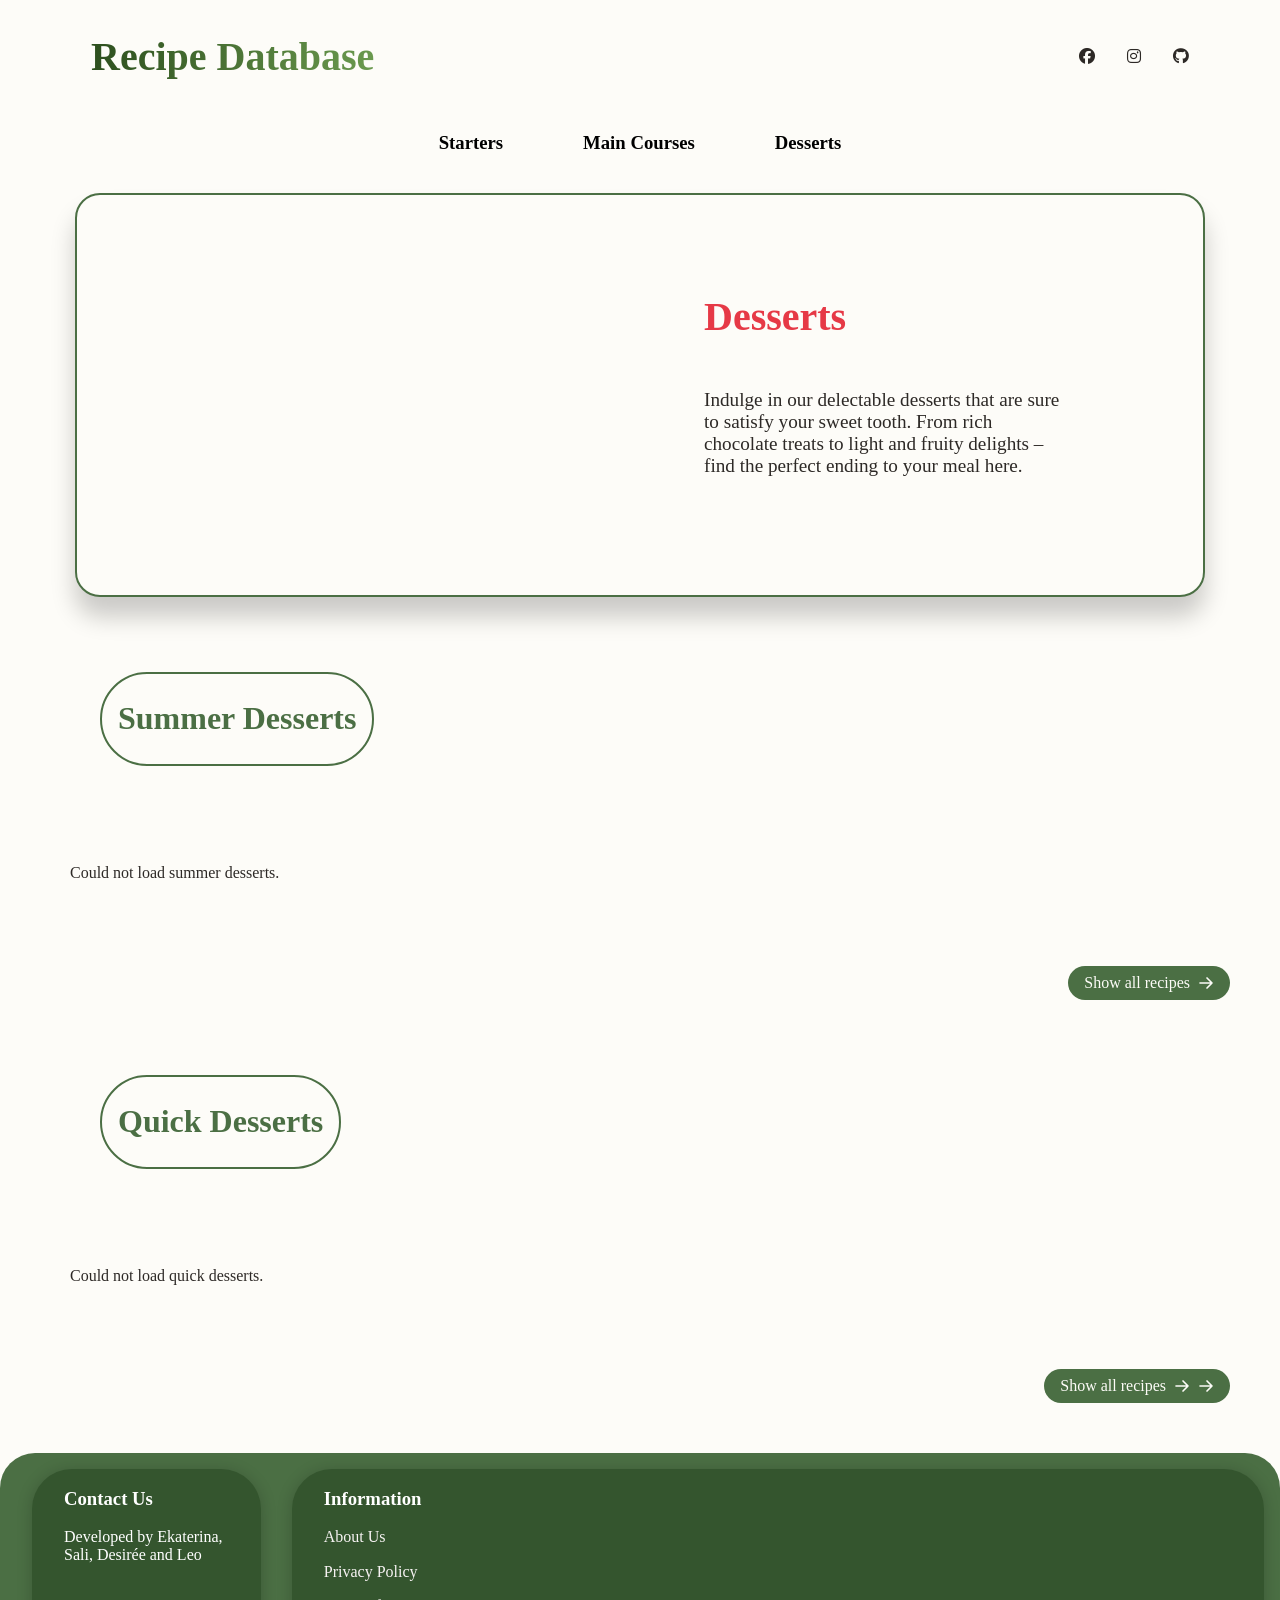
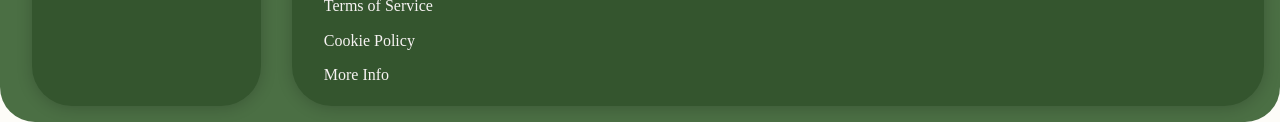
==== commit 67dbf252: "Merge pull request #48 from LeoTidvall11/Kategorisida-filtrera_recept_per_kategori2 Categories filte" ====
--- a/desserts.html
+++ b/desserts.html
@@ -1,291 +1,111 @@
 <!doctype html>
 <html>
-  <head>
-    <title>Desserts - Recipe Database</title>
-    <link
-      rel="stylesheet"
-      href="https://cdnjs.cloudflare.com/ajax/libs/font-awesome/6.5.0/css/all.min.css" />
-    <link rel="stylesheet" href="/css/styles.css" />
-     <link rel="icon" type="image/x-icon" href="/assets/favicon.ico">
-    </head>
 
-  <body>
-    <header>
-      <nav class="navbar">
-        <a href="index.html">
-          <h1>Recipe Database</h1>
+<head>
+  <title>Desserts - Recipe Database</title>
+  <link rel="stylesheet" href="https://cdnjs.cloudflare.com/ajax/libs/font-awesome/6.5.0/css/all.min.css" />
+  <link rel="stylesheet" href="/css/styles.css" />
+  <link rel="icon" type="image/x-icon" href="/assets/favicon.ico">
+</head>
+
+<body>
+  <header>
+    <nav class="navbar">
+      <a href="index.html">
+        <h1>Recipe Database</h1>
+      </a>
+      <div class="nav-icon">
+        <a href="https://facebook.com">
+          <i class="fa-brands fa-facebook"></i>
         </a>
-        <div class="nav-icon">
-          <a href="https://facebook.com">
-            <i class="fa-brands fa-facebook"></i>
-          </a>
-          <a href="https://instagram.com">
-            <i class="fa-brands fa-instagram"></i>
-          </a>
-          <a href="https://github.com">
-            <i class="fa-brands fa-github"></i>
-          </a>
-        </div>
-      </nav>
-      <nav>
-        <div class="nav-links">
-          <a href="starters.html"><h3>Starters</h3></a>
-          <a href="main-courses.html"><h3>Main Courses</h3> </a>
-          <a href="desserts.html"><h3>Desserts</h3></a>
-        </div>
-      </nav>
-    </header>
+        <a href="https://instagram.com">
+          <i class="fa-brands fa-instagram"></i>
+        </a>
+        <a href="https://github.com">
+          <i class="fa-brands fa-github"></i>
+        </a>
+      </div>
+    </nav>
+    <nav>
+      <div class="nav-links">
+        <a href="starters.html">
+          <h3>Starters</h3>
+        </a>
+        <a href="main-courses.html">
+          <h3>Main Courses</h3>
+        </a>
+        <a href="desserts.html">
+          <h3>Desserts</h3>
+        </a>
+      </div>
+    </nav>
+  </header>
 
-    <main>
-      <section class="categories-hero-section hero-desserts">
-        <div class="categories-content">
-          <h2 class="categories-header">Desserts</h2>
-          <p class="categories-text">
-            Indulge in our delectable desserts that are sure to satisfy your sweet
-            tooth. From rich chocolate treats to light and fruity delights – find
-            the perfect ending to your meal here.
-          </p>
-        </div>
+  <main>
+    <section class="categories-hero-section hero-desserts">
+      <div class="categories-content">
+        <h2 class="categories-header">Desserts</h2>
+        <p class="categories-text">
+          Indulge in our delectable desserts that are sure to satisfy your sweet
+          tooth. From rich chocolate treats to light and fruity delights – find
+          the perfect ending to your meal here.
+        </p>
+      </div>
+    </section>
+
+    <div class="categories-badge">
+      <h2 class="category-title">Summer Desserts</h2>
+    </div>
+    <section id="summer-container" class="card-section scroll-section">
       </section>
 
-      <div class="categories-badge">
-        <h2 class="category-title">Summer Desserts</h2>
-      </div>
-      <section class="card-section scroll-section" id="desserts-container">
-        <a href="#" class="recipe-link">
-          <article class="recipe-card">
-            <img
-              src="/assets/efterrätt-cheesecake-recept (Liten).jpg"
-              alt="Cheesecake topped with fresh berries"
-              class="card-img" />
-            <div class="card-content">
-              <h3 class="card-header">Cheesecake</h3>
-              <p>
-                Creamy and indulgent cheesecake topped with fresh berries – a
-                perfect balance of sweetness and tanginess for a delightful summer
-                treat.
-              </p>
-            </div>
-          </article>
-        </a>
-        <a href="#" class="recipe-link">
-          <article class="recipe-card">
-            <img
-              src="/assets/efterrätt-citronmouse-snabbt-recept (Liten).jpg"
-              alt="Lemon mousse garnished with blackberries and mint"
-              class="card-img" />
-            <div class="card-content">
-              <h3 class="card-header">Lemon Mousse</h3>
-              <p>
-                Light and refreshing lemon mousse garnished with blackberries and
-                mint – a zesty and airy dessert perfect for warm days.
-              </p>
-            </div>
-          </article>
-        </a>
+    <div class="view-all-container">
+      <a href="#" class="view-all-link">Show all recipes
+        <svg xmlns="http://www.w3.org/2000/svg" fill="none" viewBox="0 0 24 24" stroke-width="2.5" stroke="currentColor"
+          class="card-svg">
+          <path stroke-linecap="round" stroke-linejoin="round" d="M13.5 4.5L21 12m0 0l-7.5 7.5M21 12H3" />
+        </svg>
+      </a>
+    </div>
 
-        <a href="#" class="recipe-link">
-          <article class="recipe-card">
-            <img
-              src="/assets/efterrätt-brownie-recept (Liten).jpg"
-              alt="Rich and fudgy brownie with melted chocolate and roasted nuts"
-              class="card-img" />
-            <div class="card-content">
-              <h3 class="card-header">Brownie</h3>
-              <p>
-                Rich and fudgy brownie with melted chocolate and roasted nuts –
-                the ultimate indulgence for chocolate lovers.
-              </p>
-            </div>
-          </article>
-        </a>
-        <a href="#" class="recipe-link">
-          <article class="recipe-card">
-            <img
-              src="/assets/efterrätt-crepes (Liten).jpg"
-              alt="Crepes with fresh strawberries and whipped cream"
-              class="card-img" />
-            <div class="card-content">
-              <h3 class="card-header">Crepes</h3>
-              <p>
-                Thin and flavorful crepes served with fresh strawberries and whipped cream – a light and delicious dessert perfect for any occasion.
-              </p>
-            </div>
-          </article>
-        </a>
-        <a href="#" class="recipe-link">
-          <article class="recipe-card">
-            <img
-              src="/assets/efterrätt-jordgubbstårta-recept (Liten).jpg"
-              alt="Strawberry cake with fresh strawberries and light cream filling"
-              class="card-img" />
-            <div class="card-content">
-              <h3 class="card-header">Strawberry Cake</h3>
-              <p>
-                Light and fluffy strawberry cake layered with fresh strawberries and a creamy filling – the perfect dessert for spring and summer celebrations.
-              </p>
-            </div>
-          </article>
-        </a>
-        <a href="#" class="recipe-link">
-          <article class="recipe-card">
-            <img
-              src="/assets/efterrätt-salt-karamell-cheesecake-recept (Liten).jpg"
-              alt="Salted Caramel Cheesecake"
-              class="card-img" />
-            <div class="card-content">
-              <h3 class="card-header">Salted Caramel Cheesecake</h3>
-              <p>
-                Creamy cheesecake with a rich salted caramel flavor, topped with a drizzle of caramel sauce and a sprinkle of sea salt – a perfect balance of sweet and salty for an indulgent dessert.
-              </p>
-            </div>
-          </article>
-        </a>
-      </section>
-      <div class="view-all-container">
-        <a href="#" class="view-all-link"
-          >Show all recipes
-          <svg
-            xmlns="http://www.w3.org/2000/svg"
-            fill="none"
-            viewBox="0 0 24 24"
-            stroke-width="2.5"
-            stroke="currentColor"
-            class="card-svg">
-            <path
-              stroke-linecap="round"
-              stroke-linejoin="round"
-              d="M13.5 4.5L21 12m0 0l-7.5 7.5M21 12H3" />
-          </svg>
-        </a>
-      </div>
+    <div class="categories-badge">
+      <h2 class="category-title">Quick Desserts</h2>
+    </div>
+    <section id="quick-container" class="card-section scroll-section">
+            </section>
 
-      <div class="categories-badge">
-        <h2 class="category-title">Quick Desserts</h2>
-      </div>
-      <section class="card-section scroll-section">
-        <a href="#" class="recipe-link">
-          <article class="recipe-card">
-            <img
-              src="/assets/efterrätt-recept-milkshake (Liten).jpg"
-              alt="Thick and creamy milkshake"
-              class="card-img" />
-            <div class="card-content">
-              <h3 class="card-header">Milkshake</h3>
-              <p>
-                Thick and creamy milkshake made in just a few minutes – choose your
-                favorite flavor and blend it all together.
-              </p>
-            </div>
-          </article>
-        </a>
+    <div class="view-all-container">
+      <a href="#" class="view-all-link">Show all recipes
+        <svg xmlns="http://www.w3.org/2000/svg" fill="none" viewBox="0 0 24 24" stroke-width="2.5" stroke="currentColor"
+          class="card-svg">
+          <path stroke-linecap="round" stroke-linejoin="round" d="M13.5 4.5L21 12m0 0l-7.5 7.5M21 12H3" />
+        </svg>
+        <svg xmlns="http://www.w3.org/2000/svg" fill="none" viewBox="0 0 24 24" stroke-width="2.5" stroke="currentColor"
+          class="card-svg">
+          <path stroke-linecap="round" stroke-linejoin="round" d="M13.5 4.5L21 12m0 0l-7.5 7.5M21 12H3" />
+        </svg>
+      </a>
+    </div>
+  </main>
 
-        <a href="#" class="recipe-link">
-          <article class="recipe-card">
-            <img
-              src="/assets/efterrätt-röda-bär (Liten).jpg"
-              alt="Fresh red berries served on a crispy oat cake"
-              class="card-img" />
-            <div class="card-content">
-              <h3 class="card-header">Fresh Red Berries on Oat Cake</h3>
-              <p>
-                Fresh red berries served on a crispy oat cake – simple, quick
-                and absolutely delicious.
-              </p>
-            </div>
-          </article>
-        </a>
+  <footer>
+    <div class="contact-us">
+      <h3>Contact Us</h3>
+      <p>Developed by Ekaterina, Sali, Desirée and Leo</p>
+    </div>
+    <div class="info">
+      <h3>Information</h3>
+      <ul>
+        <li><a href="#">About Us</a></li>
+        <li><a href="#">Privacy Policy</a></li>
+        <li><a href="#">Terms of Service</a></li>
+        <li><a href="#">Cookie Policy</a></li>
+        <li><a href="#">More Info</a></li>
+      </ul>
+    </div>
+  </footer>
+    <script src="/js/ui.js"></script>
+  <script src="/js/desserts.js"></script>
+</body>
 
-        <a href="#" class="recipe-link">
-          <article class="recipe-card">
-            <img
-              src="/assets/efterrätt-citron-maräng (Liten).jpg"
-              alt="Lemon meringue pie with a golden toasted meringue topping"
-              class="card-img" />
-            <div class="card-content">
-              <h3 class="card-header">Lemon Meringue Pie</h3>
-              <p>
-                Fresh lemon cream in a buttery pie crust topped with fluffy, lightly toasted
-                meringue.
-              </p>
-            </div>
-          </article>
-        </a>
-        <a href="#" class="recipe-link">
-          <article class="recipe-card">
-            <img
-              src="/assets/efterrätt-snabb-tiramisu (Liten).jpg"
-              alt="Quick Tiramisu"
-              class="card-img" />
-            <div class="card-content">
-              <h3 class="card-header">Quick Tiramisu</h3>
-              <p>
-                Classic tiramisu with coffee, mascarpone and cocoa – ready in 20
-                minutes without an oven.
-              </p>
-            </div>
-          </article>
-        </a>
-        <a href="#" class="recipe-link">
-          <article class="recipe-card">
-            <img
-              src="/assets/efterrätt-jordugbbs-parfait (Liten).jpg"
-              alt="Fresh Strawberry Parfait"
-              class="card-img" />
-            <div class="card-content">
-              <h3 class="card-header">Fresh Strawberry Parfait</h3>
-              <p>
-                Refreshing strawberry parfait layered with fresh strawberries, creamy yogurt and crunchy granola – a quick and delicious dessert perfect for any time of the day.
-              </p>
-            </div>
-          </article>
-        </a>
-      </section>
-      <div class="view-all-container">
-        <a href="#" class="view-all-link"
-          >Show all recipes
-           <svg
-            xmlns="http://www.w3.org/2000/svg"
-            fill="none"
-            viewBox="0 0 24 24"
-            stroke-width="2.5"
-            stroke="currentColor"
-            class="card-svg">
-            <path
-              stroke-linecap="round"
-              stroke-linejoin="round"
-              d="M13.5 4.5L21 12m0 0l-7.5 7.5M21 12H3" />
-          <svg
-            xmlns="http://www.w3.org/2000/svg"
-            fill="none"
-            viewBox="0 0 24 24"
-            stroke-width="2.5"
-            stroke="currentColor"
-            class="card-svg">
-            <path
-              stroke-linecap="round"
-              stroke-linejoin="round"
-              d="M13.5 4.5L21 12m0 0l-7.5 7.5M21 12H3" />
-          </svg>
-        </a>
-      </div>
-    </main>
-
-    <footer>
-      <div class="contact-us">
-        <h3>Contact Us</h3>
-        <p>Developed by Ekaterina, Sali, Desirée and Leo</p>
-      </div>
-      <div class="info">
-        <h3>Information</h3>
-        <ul>
-          <li><a href="#">About Us</a></li>
-          <li><a href="#">Privacy Policy</a></li>
-          <li><a href="#">Terms of Service</a></li>
-          <li><a href="#">Cookie Policy</a></li>
-          <li><a href="#">More Info</a></li>
-        </ul>
-      </div>
-    </footer>
-  </body>
-</html>
+</html>
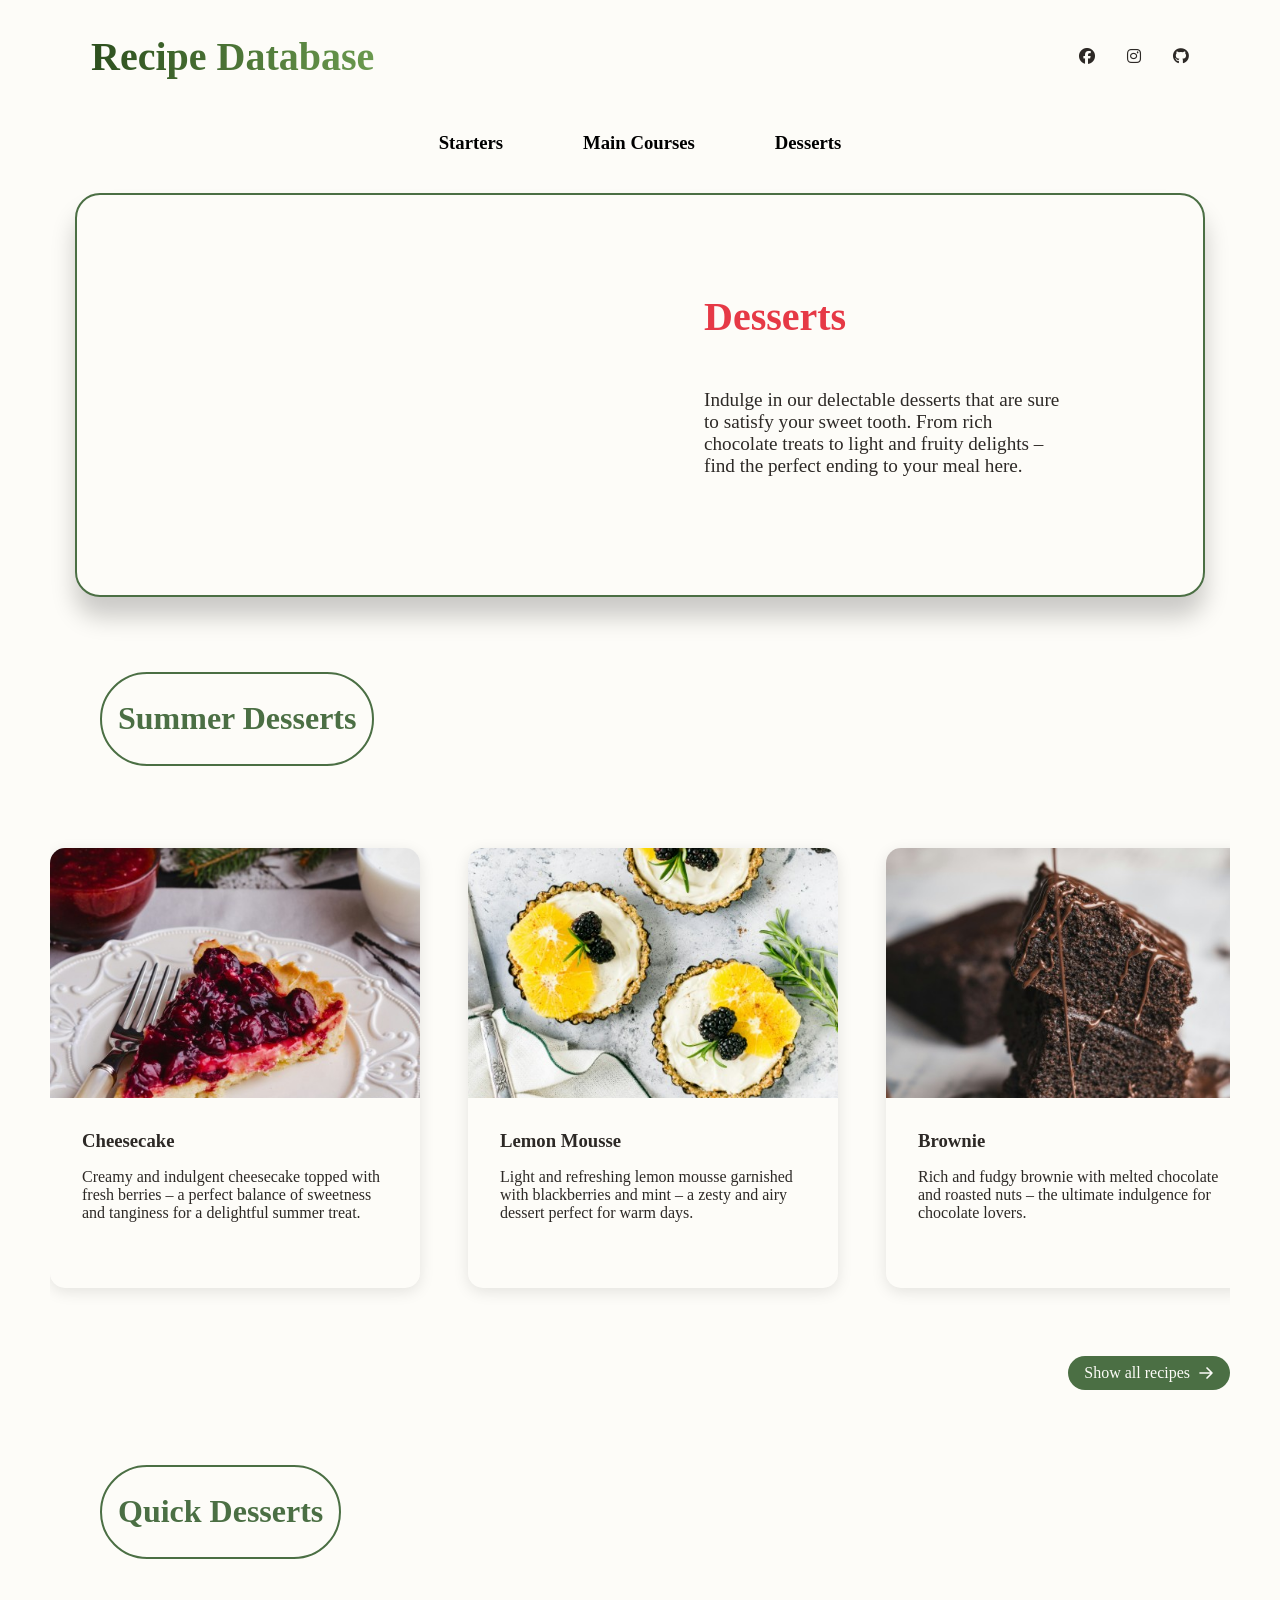
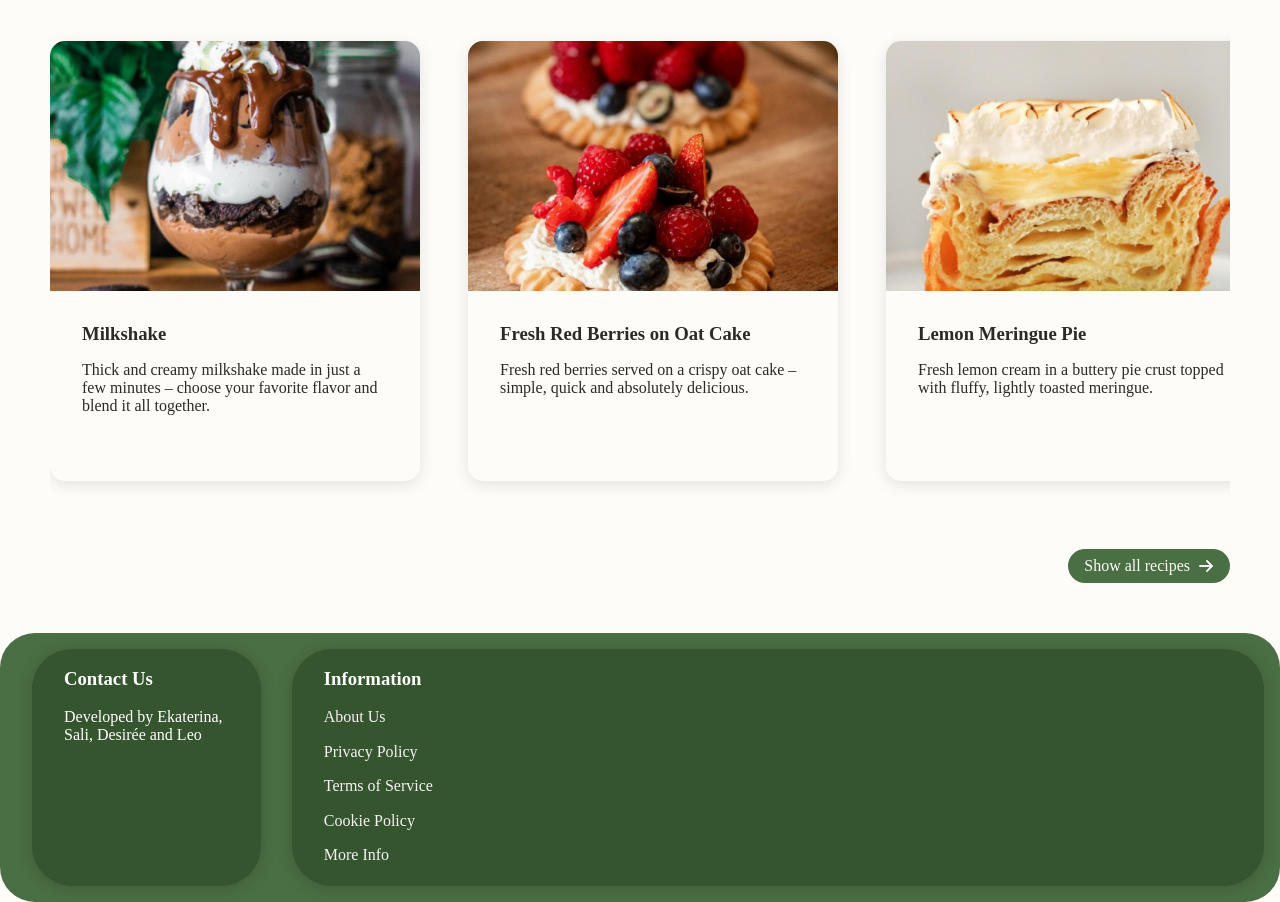
==== commit 12adf4ea: "resolve conflicts" ====
--- a/desserts.html
+++ b/desserts.html
@@ -1,111 +1,294 @@
 <!doctype html>
 <html>
-
-<head>
-  <title>Desserts - Recipe Database</title>
-  <link rel="stylesheet" href="https://cdnjs.cloudflare.com/ajax/libs/font-awesome/6.5.0/css/all.min.css" />
-  <link rel="stylesheet" href="/css/styles.css" />
-  <link rel="icon" type="image/x-icon" href="/assets/favicon.ico">
-</head>
-
-<body>
-  <header>
-    <nav class="navbar">
-      <a href="index.html">
-        <h1>Recipe Database</h1>
-      </a>
-      <div class="nav-icon">
-        <a href="https://facebook.com">
-          <i class="fa-brands fa-facebook"></i>
-        </a>
-        <a href="https://instagram.com">
-          <i class="fa-brands fa-instagram"></i>
-        </a>
-        <a href="https://github.com">
-          <i class="fa-brands fa-github"></i>
-        </a>
-      </div>
-    </nav>
-    <nav>
-      <div class="nav-links">
-        <a href="starters.html">
-          <h3>Starters</h3>
-        </a>
-        <a href="main-courses.html">
-          <h3>Main Courses</h3>
-        </a>
-        <a href="desserts.html">
-          <h3>Desserts</h3>
-        </a>
-      </div>
-    </nav>
-  </header>
-
-  <main>
-    <section class="categories-hero-section hero-desserts">
-      <div class="categories-content">
-        <h2 class="categories-header">Desserts</h2>
-        <p class="categories-text">
-          Indulge in our delectable desserts that are sure to satisfy your sweet
-          tooth. From rich chocolate treats to light and fruity delights – find
-          the perfect ending to your meal here.
-        </p>
-      </div>
-    </section>
-
-    <div class="categories-badge">
-      <h2 class="category-title">Summer Desserts</h2>
-    </div>
-    <section id="summer-container" class="card-section scroll-section">
+  <head>
+    <title>Desserts - Recipe Database</title>
+    <link
+      rel="stylesheet"
+      href="https://cdnjs.cloudflare.com/ajax/libs/font-awesome/6.5.0/css/all.min.css" />
+    <link rel="stylesheet" href="/css/styles.css" />
+     <link rel="icon" type="image/x-icon" href="/assets/favicon.ico">
+    </head>
+
+  <body>
+    <header>
+      <nav class="navbar">
+        <a href="index.html">
+          <h1>Recipe Database</h1>
+        </a>
+        <div class="nav-icon">
+          <a href="https://facebook.com">
+            <i class="fa-brands fa-facebook"></i>
+          </a>
+          <a href="https://instagram.com">
+            <i class="fa-brands fa-instagram"></i>
+          </a>
+          <a href="https://github.com">
+            <i class="fa-brands fa-github"></i>
+          </a>
+        </div>
+      </nav>
+      <nav>
+        <div class="nav-links">
+          <a href="starters.html"><h3>Starters</h3></a>
+          <a href="main-courses.html"><h3>Main Courses</h3> </a>
+          <a href="desserts.html"><h3>Desserts</h3></a>
+        </div>
+      </nav>
+    </header>
+
+    <main>
+      <section class="categories-hero-section hero-desserts">
+        <div class="categories-content">
+          <h2 class="categories-header">Desserts</h2>
+          <p class="categories-text">
+            Indulge in our delectable desserts that are sure to satisfy your sweet
+            tooth. From rich chocolate treats to light and fruity delights – find
+            the perfect ending to your meal here.
+          </p>
+        </div>
       </section>
 
-    <div class="view-all-container">
-      <a href="#" class="view-all-link">Show all recipes
-        <svg xmlns="http://www.w3.org/2000/svg" fill="none" viewBox="0 0 24 24" stroke-width="2.5" stroke="currentColor"
-          class="card-svg">
-          <path stroke-linecap="round" stroke-linejoin="round" d="M13.5 4.5L21 12m0 0l-7.5 7.5M21 12H3" />
-        </svg>
-      </a>
-    </div>
-
-    <div class="categories-badge">
-      <h2 class="category-title">Quick Desserts</h2>
-    </div>
-    <section id="quick-container" class="card-section scroll-section">
-            </section>
-
-    <div class="view-all-container">
-      <a href="#" class="view-all-link">Show all recipes
-        <svg xmlns="http://www.w3.org/2000/svg" fill="none" viewBox="0 0 24 24" stroke-width="2.5" stroke="currentColor"
-          class="card-svg">
-          <path stroke-linecap="round" stroke-linejoin="round" d="M13.5 4.5L21 12m0 0l-7.5 7.5M21 12H3" />
-        </svg>
-        <svg xmlns="http://www.w3.org/2000/svg" fill="none" viewBox="0 0 24 24" stroke-width="2.5" stroke="currentColor"
-          class="card-svg">
-          <path stroke-linecap="round" stroke-linejoin="round" d="M13.5 4.5L21 12m0 0l-7.5 7.5M21 12H3" />
-        </svg>
-      </a>
-    </div>
-  </main>
-
-  <footer>
-    <div class="contact-us">
-      <h3>Contact Us</h3>
-      <p>Developed by Ekaterina, Sali, Desirée and Leo</p>
-    </div>
-    <div class="info">
-      <h3>Information</h3>
-      <ul>
-        <li><a href="#">About Us</a></li>
-        <li><a href="#">Privacy Policy</a></li>
-        <li><a href="#">Terms of Service</a></li>
-        <li><a href="#">Cookie Policy</a></li>
-        <li><a href="#">More Info</a></li>
-      </ul>
-    </div>
-  </footer>
-    <script src="/js/ui.js"></script>
-  <script src="/js/desserts.js"></script>
-</body>
-
-</html>+      <div class="categories-badge">
+        <h2 class="category-title">Summer Desserts</h2>
+      </div>
+      <section class="card-section scroll-section" id="desserts-container">
+        <a href="#" class="recipe-link">
+          <article class="recipe-card">
+            <img
+              src="/assets/efterrätt-cheesecake-recept (Liten).jpg"
+              alt="Cheesecake topped with fresh berries"
+              class="card-img" />
+            <div class="card-content">
+              <h3 class="card-header">Cheesecake</h3>
+              <p>
+                Creamy and indulgent cheesecake topped with fresh berries – a
+                perfect balance of sweetness and tanginess for a delightful summer
+                treat.
+              </p>
+            </div>
+          </article>
+        </a>
+        <a href="#" class="recipe-link">
+          <article class="recipe-card">
+            <img
+              src="/assets/efterrätt-citronmouse-snabbt-recept (Liten).jpg"
+              alt="Lemon mousse garnished with blackberries and mint"
+              class="card-img" />
+            <div class="card-content">
+              <h3 class="card-header">Lemon Mousse</h3>
+              <p>
+                Light and refreshing lemon mousse garnished with blackberries and
+                mint – a zesty and airy dessert perfect for warm days.
+              </p>
+            </div>
+          </article>
+        </a>
+
+        <a href="#" class="recipe-link">
+          <article class="recipe-card">
+            <img
+              src="/assets/efterrätt-brownie-recept (Liten).jpg"
+              alt="Rich and fudgy brownie with melted chocolate and roasted nuts"
+              class="card-img" />
+            <div class="card-content">
+              <h3 class="card-header">Brownie</h3>
+              <p>
+                Rich and fudgy brownie with melted chocolate and roasted nuts –
+                the ultimate indulgence for chocolate lovers.
+              </p>
+            </div>
+          </article>
+        </a>
+        <a href="#" class="recipe-link">
+          <article class="recipe-card">
+            <img
+              src="/assets/efterrätt-crepes (Liten).jpg"
+              alt="Crepes with fresh strawberries and whipped cream"
+              class="card-img" />
+            <div class="card-content">
+              <h3 class="card-header">Crepes</h3>
+              <p>
+                Thin and flavorful crepes served with fresh strawberries and whipped cream – a light and delicious dessert perfect for any occasion.
+              </p>
+            </div>
+          </article>
+        </a>
+        <a href="#" class="recipe-link">
+          <article class="recipe-card">
+            <img
+              src="/assets/efterrätt-jordgubbstårta-recept (Liten).jpg"
+              alt="Strawberry cake with fresh strawberries and light cream filling"
+              class="card-img" />
+            <div class="card-content">
+              <h3 class="card-header">Strawberry Cake</h3>
+              <p>
+                Light and fluffy strawberry cake layered with fresh strawberries and a creamy filling – the perfect dessert for spring and summer celebrations.
+              </p>
+            </div>
+          </article>
+        </a>
+        <a href="#" class="recipe-link">
+          <article class="recipe-card">
+            <img
+              src="/assets/efterrätt-salt-karamell-cheesecake-recept (Liten).jpg"
+              alt="Salted Caramel Cheesecake"
+              class="card-img" />
+            <div class="card-content">
+              <h3 class="card-header">Salted Caramel Cheesecake</h3>
+              <p>
+                Creamy cheesecake with a rich salted caramel flavor, topped with a drizzle of caramel sauce and a sprinkle of sea salt – a perfect balance of sweet and salty for an indulgent dessert.
+              </p>
+            </div>
+          </article>
+        </a>
+      </section>
+      <div class="view-all-container">
+        <a href="#" class="view-all-link"
+          >Show all recipes
+          <svg
+            xmlns="http://www.w3.org/2000/svg"
+            fill="none"
+            viewBox="0 0 24 24"
+            stroke-width="2.5"
+            stroke="currentColor"
+            class="card-svg">
+            <path
+              stroke-linecap="round"
+              stroke-linejoin="round"
+              d="M13.5 4.5L21 12m0 0l-7.5 7.5M21 12H3" />
+          </svg>
+        </a>
+      </div>
+
+      <div class="categories-badge">
+        <h2 class="category-title">Quick Desserts</h2>
+      </div>
+      <section class="card-section scroll-section">
+        <a href="#" class="recipe-link">
+          <article class="recipe-card">
+            <img
+              src="/assets/efterrätt-recept-milkshake (Liten).jpg"
+              alt="Thick and creamy milkshake"
+              class="card-img" />
+            <div class="card-content">
+              <h3 class="card-header">Milkshake</h3>
+              <p>
+                Thick and creamy milkshake made in just a few minutes – choose your
+                favorite flavor and blend it all together.
+              </p>
+            </div>
+          </article>
+        </a>
+
+        <a href="#" class="recipe-link">
+          <article class="recipe-card">
+            <img
+              src="/assets/efterrätt-röda-bär (Liten).jpg"
+              alt="Fresh red berries served on a crispy oat cake"
+              class="card-img" />
+            <div class="card-content">
+              <h3 class="card-header">Fresh Red Berries on Oat Cake</h3>
+              <p>
+                Fresh red berries served on a crispy oat cake – simple, quick
+                and absolutely delicious.
+              </p>
+            </div>
+          </article>
+        </a>
+
+        <a href="#" class="recipe-link">
+          <article class="recipe-card">
+            <img
+              src="/assets/efterrätt-citron-maräng (Liten).jpg"
+              alt="Lemon meringue pie with a golden toasted meringue topping"
+              class="card-img" />
+            <div class="card-content">
+              <h3 class="card-header">Lemon Meringue Pie</h3>
+              <p>
+                Fresh lemon cream in a buttery pie crust topped with fluffy, lightly toasted
+                meringue.
+              </p>
+            </div>
+          </article>
+        </a>
+        <a href="#" class="recipe-link">
+          <article class="recipe-card">
+            <img
+              src="/assets/efterrätt-snabb-tiramisu (Liten).jpg"
+              alt="Quick Tiramisu"
+              class="card-img" />
+            <div class="card-content">
+              <h3 class="card-header">Quick Tiramisu</h3>
+              <p>
+                Classic tiramisu with coffee, mascarpone and cocoa – ready in 20
+                minutes without an oven.
+              </p>
+            </div>
+          </article>
+        </a>
+        <a href="#" class="recipe-link">
+          <article class="recipe-card">
+            <img
+              src="/assets/efterrätt-jordugbbs-parfait (Liten).jpg"
+              alt="Fresh Strawberry Parfait"
+              class="card-img" />
+            <div class="card-content">
+              <h3 class="card-header">Fresh Strawberry Parfait</h3>
+              <p>
+                Refreshing strawberry parfait layered with fresh strawberries, creamy yogurt and crunchy granola – a quick and delicious dessert perfect for any time of the day.
+              </p>
+            </div>
+          </article>
+        </a>
+      </section>
+      <div class="view-all-container">
+        <a href="#" class="view-all-link"
+          >Show all recipes
+           <svg
+            xmlns="http://www.w3.org/2000/svg"
+            fill="none"
+            viewBox="0 0 24 24"
+            stroke-width="2.5"
+            stroke="currentColor"
+            class="card-svg">
+            <path
+              stroke-linecap="round"
+              stroke-linejoin="round"
+              d="M13.5 4.5L21 12m0 0l-7.5 7.5M21 12H3" />
+          <svg
+            xmlns="http://www.w3.org/2000/svg"
+            fill="none"
+            viewBox="0 0 24 24"
+            stroke-width="2.5"
+            stroke="currentColor"
+            class="card-svg">
+            <path
+              stroke-linecap="round"
+              stroke-linejoin="round"
+              d="M13.5 4.5L21 12m0 0l-7.5 7.5M21 12H3" />
+          </svg>
+        </a>
+      </div>
+    </main>
+
+    <footer>
+      <div class="contact-us">
+        <h3>Contact Us</h3>
+        <p>Developed by Ekaterina, Sali, Desirée and Leo</p>
+      </div>
+      <div class="info">
+        <h3>Information</h3>
+        <ul>
+          <li><a href="#">About Us</a></li>
+          <li><a href="#">Privacy Policy</a></li>
+          <li><a href="#">Terms of Service</a></li>
+          <li><a href="#">Cookie Policy</a></li>
+          <li><a href="#">More Info</a></li>
+        </ul>
+      </div>
+    </footer>
+    <script src="js/api.js"></script>
+<script src="js/ui.js"></script>
+<script src="js/desserts.js"></script>
+  </body>
+</html>
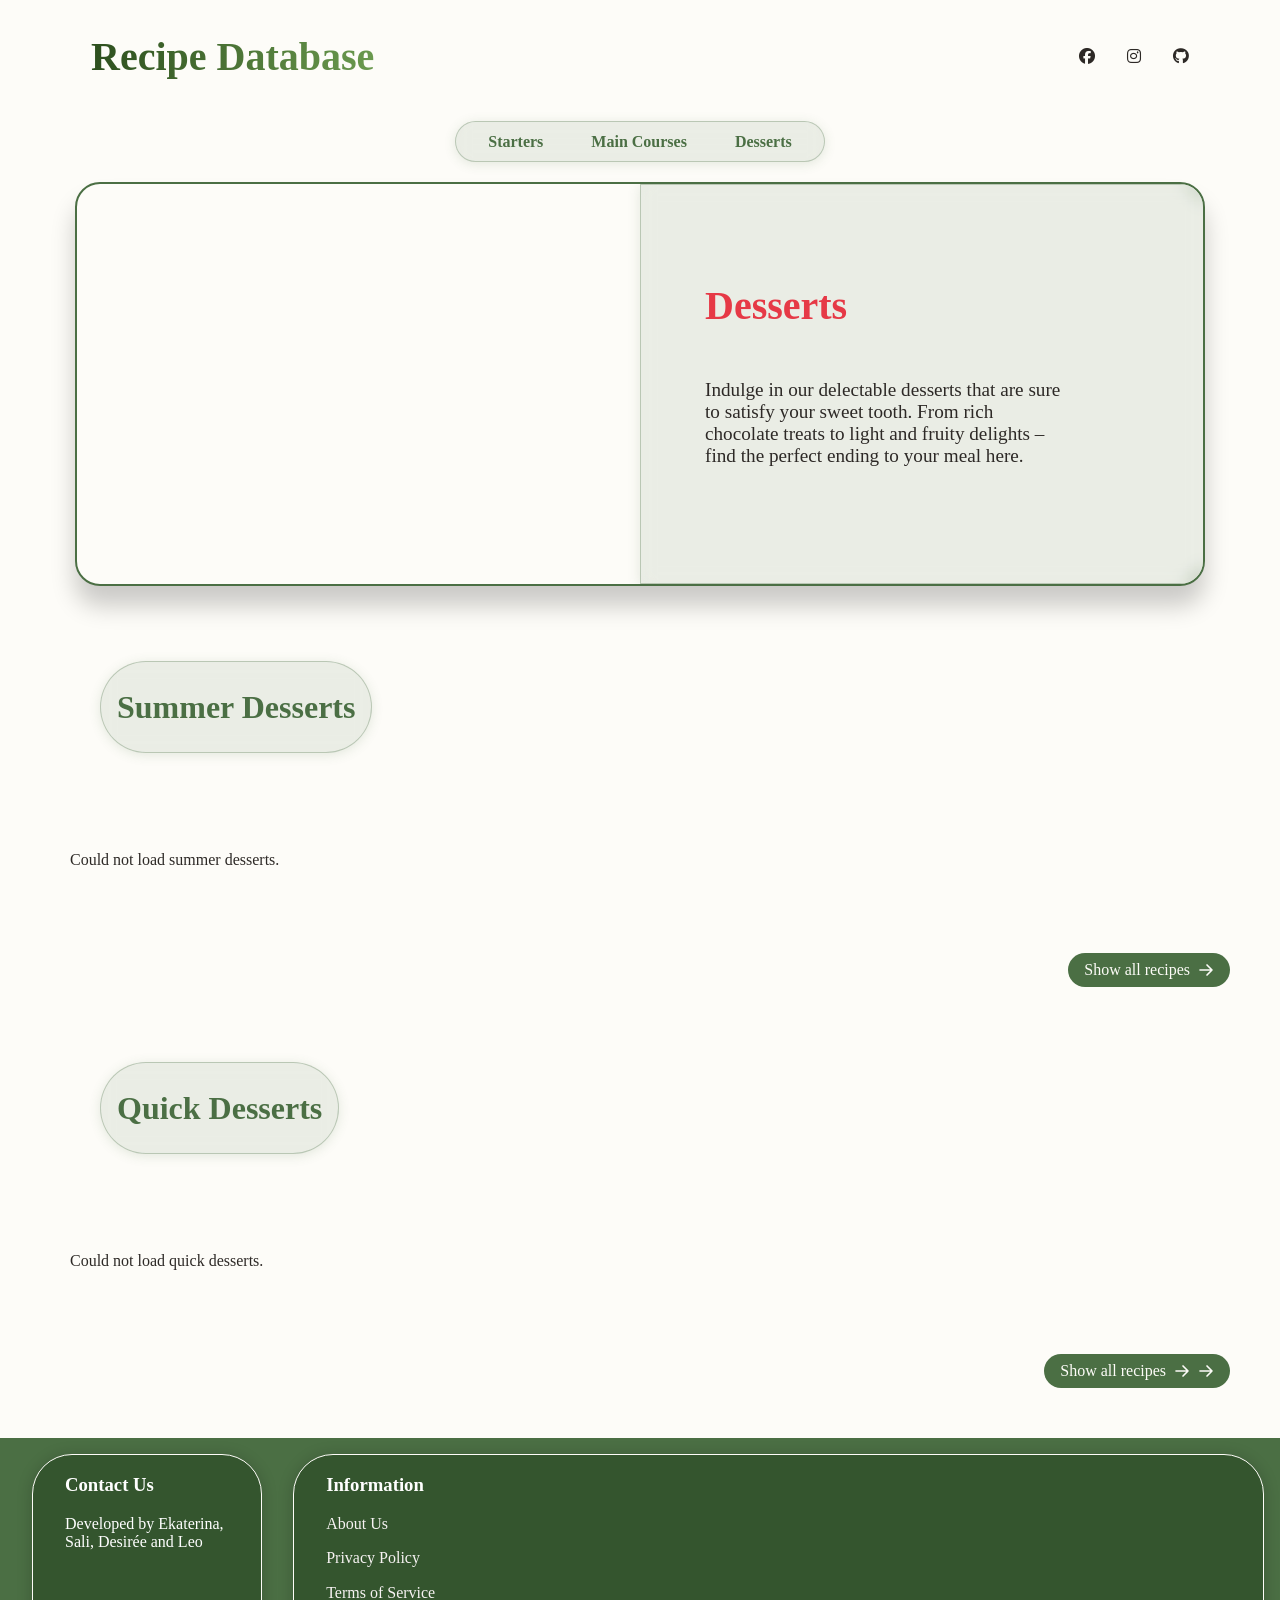
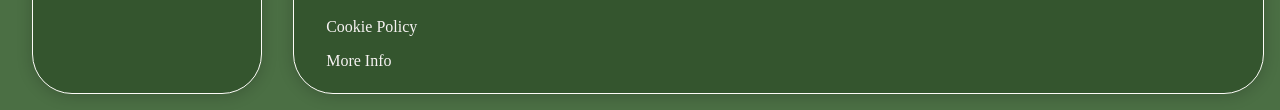
==== commit af7caabe: "kategori sidor fixed + added favocon on search page + filter and pagination to show all meals on sea" ====
--- a/desserts.html
+++ b/desserts.html
@@ -1,294 +1,111 @@
 <!doctype html>
 <html>
-  <head>
-    <title>Desserts - Recipe Database</title>
-    <link
-      rel="stylesheet"
-      href="https://cdnjs.cloudflare.com/ajax/libs/font-awesome/6.5.0/css/all.min.css" />
-    <link rel="stylesheet" href="/css/styles.css" />
-     <link rel="icon" type="image/x-icon" href="/assets/favicon.ico">
-    </head>
 
-  <body>
-    <header>
-      <nav class="navbar">
-        <a href="index.html">
-          <h1>Recipe Database</h1>
+<head>
+  <title>Desserts - Recipe Database</title>
+  <link rel="stylesheet" href="https://cdnjs.cloudflare.com/ajax/libs/font-awesome/6.5.0/css/all.min.css" />
+  <link rel="stylesheet" href="/css/styles.css" />
+  <link rel="icon" type="image/x-icon" href="/assets/favicon.ico">
+</head>
+
+<body>
+  <header>
+    <nav class="navbar">
+      <a href="index.html">
+        <h1>Recipe Database</h1>
+      </a>
+      <div class="nav-icon">
+        <a href="https://facebook.com">
+          <i class="fa-brands fa-facebook"></i>
         </a>
-        <div class="nav-icon">
-          <a href="https://facebook.com">
-            <i class="fa-brands fa-facebook"></i>
-          </a>
-          <a href="https://instagram.com">
-            <i class="fa-brands fa-instagram"></i>
-          </a>
-          <a href="https://github.com">
-            <i class="fa-brands fa-github"></i>
-          </a>
-        </div>
-      </nav>
-      <nav>
-        <div class="nav-links">
-          <a href="starters.html"><h3>Starters</h3></a>
-          <a href="main-courses.html"><h3>Main Courses</h3> </a>
-          <a href="desserts.html"><h3>Desserts</h3></a>
-        </div>
-      </nav>
-    </header>
-
-    <main>
-      <section class="categories-hero-section hero-desserts">
-        <div class="categories-content">
-          <h2 class="categories-header">Desserts</h2>
-          <p class="categories-text">
-            Indulge in our delectable desserts that are sure to satisfy your sweet
-            tooth. From rich chocolate treats to light and fruity delights – find
-            the perfect ending to your meal here.
-          </p>
-        </div>
-      </section>
-
-      <div class="categories-badge">
-        <h2 class="category-title">Summer Desserts</h2>
-      </div>
-      <section class="card-section scroll-section" id="desserts-container">
-        <a href="#" class="recipe-link">
-          <article class="recipe-card">
-            <img
-              src="/assets/efterrätt-cheesecake-recept (Liten).jpg"
-              alt="Cheesecake topped with fresh berries"
-              class="card-img" />
-            <div class="card-content">
-              <h3 class="card-header">Cheesecake</h3>
-              <p>
-                Creamy and indulgent cheesecake topped with fresh berries – a
-                perfect balance of sweetness and tanginess for a delightful summer
-                treat.
-              </p>
-            </div>
-          </article>
+        <a href="https://instagram.com">
+          <i class="fa-brands fa-instagram"></i>
         </a>
-        <a href="#" class="recipe-link">
-          <article class="recipe-card">
-            <img
-              src="/assets/efterrätt-citronmouse-snabbt-recept (Liten).jpg"
-              alt="Lemon mousse garnished with blackberries and mint"
-              class="card-img" />
-            <div class="card-content">
-              <h3 class="card-header">Lemon Mousse</h3>
-              <p>
-                Light and refreshing lemon mousse garnished with blackberries and
-                mint – a zesty and airy dessert perfect for warm days.
-              </p>
-            </div>
-          </article>
-        </a>
-
-        <a href="#" class="recipe-link">
-          <article class="recipe-card">
-            <img
-              src="/assets/efterrätt-brownie-recept (Liten).jpg"
-              alt="Rich and fudgy brownie with melted chocolate and roasted nuts"
-              class="card-img" />
-            <div class="card-content">
-              <h3 class="card-header">Brownie</h3>
-              <p>
-                Rich and fudgy brownie with melted chocolate and roasted nuts –
-                the ultimate indulgence for chocolate lovers.
-              </p>
-            </div>
-          </article>
-        </a>
-        <a href="#" class="recipe-link">
-          <article class="recipe-card">
-            <img
-              src="/assets/efterrätt-crepes (Liten).jpg"
-              alt="Crepes with fresh strawberries and whipped cream"
-              class="card-img" />
-            <div class="card-content">
-              <h3 class="card-header">Crepes</h3>
-              <p>
-                Thin and flavorful crepes served with fresh strawberries and whipped cream – a light and delicious dessert perfect for any occasion.
-              </p>
-            </div>
-          </article>
-        </a>
-        <a href="#" class="recipe-link">
-          <article class="recipe-card">
-            <img
-              src="/assets/efterrätt-jordgubbstårta-recept (Liten).jpg"
-              alt="Strawberry cake with fresh strawberries and light cream filling"
-              class="card-img" />
-            <div class="card-content">
-              <h3 class="card-header">Strawberry Cake</h3>
-              <p>
-                Light and fluffy strawberry cake layered with fresh strawberries and a creamy filling – the perfect dessert for spring and summer celebrations.
-              </p>
-            </div>
-          </article>
-        </a>
-        <a href="#" class="recipe-link">
-          <article class="recipe-card">
-            <img
-              src="/assets/efterrätt-salt-karamell-cheesecake-recept (Liten).jpg"
-              alt="Salted Caramel Cheesecake"
-              class="card-img" />
-            <div class="card-content">
-              <h3 class="card-header">Salted Caramel Cheesecake</h3>
-              <p>
-                Creamy cheesecake with a rich salted caramel flavor, topped with a drizzle of caramel sauce and a sprinkle of sea salt – a perfect balance of sweet and salty for an indulgent dessert.
-              </p>
-            </div>
-          </article>
-        </a>
-      </section>
-      <div class="view-all-container">
-        <a href="#" class="view-all-link"
-          >Show all recipes
-          <svg
-            xmlns="http://www.w3.org/2000/svg"
-            fill="none"
-            viewBox="0 0 24 24"
-            stroke-width="2.5"
-            stroke="currentColor"
-            class="card-svg">
-            <path
-              stroke-linecap="round"
-              stroke-linejoin="round"
-              d="M13.5 4.5L21 12m0 0l-7.5 7.5M21 12H3" />
-          </svg>
+        <a href="https://github.com">
+          <i class="fa-brands fa-github"></i>
         </a>
       </div>
-
-      <div class="categories-badge">
-        <h2 class="category-title">Quick Desserts</h2>
-      </div>
-      <section class="card-section scroll-section">
-        <a href="#" class="recipe-link">
-          <article class="recipe-card">
-            <img
-              src="/assets/efterrätt-recept-milkshake (Liten).jpg"
-              alt="Thick and creamy milkshake"
-              class="card-img" />
-            <div class="card-content">
-              <h3 class="card-header">Milkshake</h3>
-              <p>
-                Thick and creamy milkshake made in just a few minutes – choose your
-                favorite flavor and blend it all together.
-              </p>
-            </div>
-          </article>
+    </nav>
+    <nav>
+      <div class="nav-links">
+        <a href="starters.html">
+          <h3>Starters</h3>
         </a>
-
-        <a href="#" class="recipe-link">
-          <article class="recipe-card">
-            <img
-              src="/assets/efterrätt-röda-bär (Liten).jpg"
-              alt="Fresh red berries served on a crispy oat cake"
-              class="card-img" />
-            <div class="card-content">
-              <h3 class="card-header">Fresh Red Berries on Oat Cake</h3>
-              <p>
-                Fresh red berries served on a crispy oat cake – simple, quick
-                and absolutely delicious.
-              </p>
-            </div>
-          </article>
+        <a href="main-courses.html">
+          <h3>Main Courses</h3>
         </a>
-
-        <a href="#" class="recipe-link">
-          <article class="recipe-card">
-            <img
-              src="/assets/efterrätt-citron-maräng (Liten).jpg"
-              alt="Lemon meringue pie with a golden toasted meringue topping"
-              class="card-img" />
-            <div class="card-content">
-              <h3 class="card-header">Lemon Meringue Pie</h3>
-              <p>
-                Fresh lemon cream in a buttery pie crust topped with fluffy, lightly toasted
-                meringue.
-              </p>
-            </div>
-          </article>
-        </a>
-        <a href="#" class="recipe-link">
-          <article class="recipe-card">
-            <img
-              src="/assets/efterrätt-snabb-tiramisu (Liten).jpg"
-              alt="Quick Tiramisu"
-              class="card-img" />
-            <div class="card-content">
-              <h3 class="card-header">Quick Tiramisu</h3>
-              <p>
-                Classic tiramisu with coffee, mascarpone and cocoa – ready in 20
-                minutes without an oven.
-              </p>
-            </div>
-          </article>
-        </a>
-        <a href="#" class="recipe-link">
-          <article class="recipe-card">
-            <img
-              src="/assets/efterrätt-jordugbbs-parfait (Liten).jpg"
-              alt="Fresh Strawberry Parfait"
-              class="card-img" />
-            <div class="card-content">
-              <h3 class="card-header">Fresh Strawberry Parfait</h3>
-              <p>
-                Refreshing strawberry parfait layered with fresh strawberries, creamy yogurt and crunchy granola – a quick and delicious dessert perfect for any time of the day.
-              </p>
-            </div>
-          </article>
-        </a>
-      </section>
-      <div class="view-all-container">
-        <a href="#" class="view-all-link"
-          >Show all recipes
-           <svg
-            xmlns="http://www.w3.org/2000/svg"
-            fill="none"
-            viewBox="0 0 24 24"
-            stroke-width="2.5"
-            stroke="currentColor"
-            class="card-svg">
-            <path
-              stroke-linecap="round"
-              stroke-linejoin="round"
-              d="M13.5 4.5L21 12m0 0l-7.5 7.5M21 12H3" />
-          <svg
-            xmlns="http://www.w3.org/2000/svg"
-            fill="none"
-            viewBox="0 0 24 24"
-            stroke-width="2.5"
-            stroke="currentColor"
-            class="card-svg">
-            <path
-              stroke-linecap="round"
-              stroke-linejoin="round"
-              d="M13.5 4.5L21 12m0 0l-7.5 7.5M21 12H3" />
-          </svg>
+        <a href="desserts.html">
+          <h3>Desserts</h3>
         </a>
       </div>
-    </main>
+    </nav>
+  </header>
+  <main>
+    <section class="categories-hero-section hero-desserts">
+      <div class="categories-content">
+        <h2 class="categories-header">Desserts</h2>
+        <p class="categories-text">
+          Indulge in our delectable desserts that are sure to satisfy your sweet
+          tooth. From rich chocolate treats to light and fruity delights – find
+          the perfect ending to your meal here.
+        </p>
+      </div>
+    </section>
 
-    <footer>
-      <div class="contact-us">
-        <h3>Contact Us</h3>
-        <p>Developed by Ekaterina, Sali, Desirée and Leo</p>
-      </div>
-      <div class="info">
-        <h3>Information</h3>
-        <ul>
-          <li><a href="#">About Us</a></li>
-          <li><a href="#">Privacy Policy</a></li>
-          <li><a href="#">Terms of Service</a></li>
-          <li><a href="#">Cookie Policy</a></li>
-          <li><a href="#">More Info</a></li>
-        </ul>
-      </div>
-    </footer>
-    <script src="js/api.js"></script>
-<script src="js/ui.js"></script>
-<script src="js/desserts.js"></script>
-  </body>
-</html>
+    <div class="categories-badge">
+      <h2 class="category-title">Summer Desserts</h2>
+    </div>
+    <section id="summer-container" class="card-section scroll-section">
+    </section>
+
+    <div class="view-all-container">
+      <a href="search.html?filter=Dessert" class="view-all-link">Show all recipes
+        <svg xmlns="http://www.w3.org/2000/svg" fill="none" viewBox="0 0 24 24" stroke-width="2.5" stroke="currentColor"
+          class="card-svg">
+          <path stroke-linecap="round" stroke-linejoin="round" d="M13.5 4.5L21 12m0 0l-7.5 7.5M21 12H3" />
+        </svg>
+      </a>
+    </div>
+
+    <div class="categories-badge">
+      <h2 class="category-title">Quick Desserts</h2>
+    </div>
+    <section id="quick-container" class="card-section scroll-section">
+    </section>
+
+    <div class="view-all-container">
+      <a href="search.html?filter=Dessert" class="view-all-link">Show all recipes
+        <svg xmlns="http://www.w3.org/2000/svg" fill="none" viewBox="0 0 24 24" stroke-width="2.5" stroke="currentColor"
+          class="card-svg">
+          <path stroke-linecap="round" stroke-linejoin="round" d="M13.5 4.5L21 12m0 0l-7.5 7.5M21 12H3" />
+        </svg>
+        <svg xmlns="http://www.w3.org/2000/svg" fill="none" viewBox="0 0 24 24" stroke-width="2.5" stroke="currentColor"
+          class="card-svg">
+          <path stroke-linecap="round" stroke-linejoin="round" d="M13.5 4.5L21 12m0 0l-7.5 7.5M21 12H3" />
+        </svg>
+      </a>
+    </div>
+  </main>
+
+  <footer>
+    <div class="contact-us">
+      <h3>Contact Us</h3>
+      <p>Developed by Ekaterina, Sali, Desirée and Leo</p>
+    </div>
+    <div class="info">
+      <h3>Information</h3>
+      <ul>
+        <li><a href="#">About Us</a></li>
+        <li><a href="#">Privacy Policy</a></li>
+        <li><a href="#">Terms of Service</a></li>
+        <li><a href="#">Cookie Policy</a></li>
+        <li><a href="#">More Info</a></li>
+      </ul>
+    </div>
+  </footer>
+  <script src="js/api.js"></script>
+  <script src="js/ui.js"></script>
+  <script src="js/desserts.js"></script>
+</body>
+
+</html>
--- a/css/styles.css
+++ b/css/styles.css
@@ -4,25 +4,24 @@
 @import "card.css";
 @import "favorite-recipes.css";
 @import "categories.css";
+@import "search.css";
 
-body{
-  margin:0;
+body {
+  margin: 0;
   background-color: var(--bg-color);
   color: var(--text-dark);
-  font-family: Georgia, 'Times New Roman', Times, serif;
+  font-family: Georgia, "Times New Roman", Times, serif;
 }
 ::selection {
   background-color: var(--primary-color);
   color: var(--bg-color);
 }
 :root {
-  --primary-color: #4B6F44;   /* Avokadogrön (Knappar/Ikoner) */
-  --secondary-color: #D4A373; /* Trä-ton (Detaljer) */
-  --bg-color: #FDFCF8;        /* Ljus krämvit (Bakgrund) */
-  --text-dark: #2D2926;       /* Mörk espresso (Text/Rubriker) */
-  --accent-red: #E63946; /* Jordgubbsröd (Om något behöver sticka ut extra) */
-  --footer: #4B6F44;
-  --footer-box:#34552e;     
+  --primary-color: #4b6f44; /* Avokadogrön (Knappar/Ikoner) */
+  --secondary-color: #d4a373; /* Trä-ton (Detaljer) */
+  --bg-color: #fdfcf8; /* Ljus krämvit (Bakgrund) */
+  --text-dark: #2d2926; /* Mörk espresso (Text/Rubriker) */
+  --accent-red: #e63946; /* Jordgubbsröd (Om något behöver sticka ut extra) */
+  --footer: #4b6f44;
+  --footer-box: #34552e;
 }
-
-
